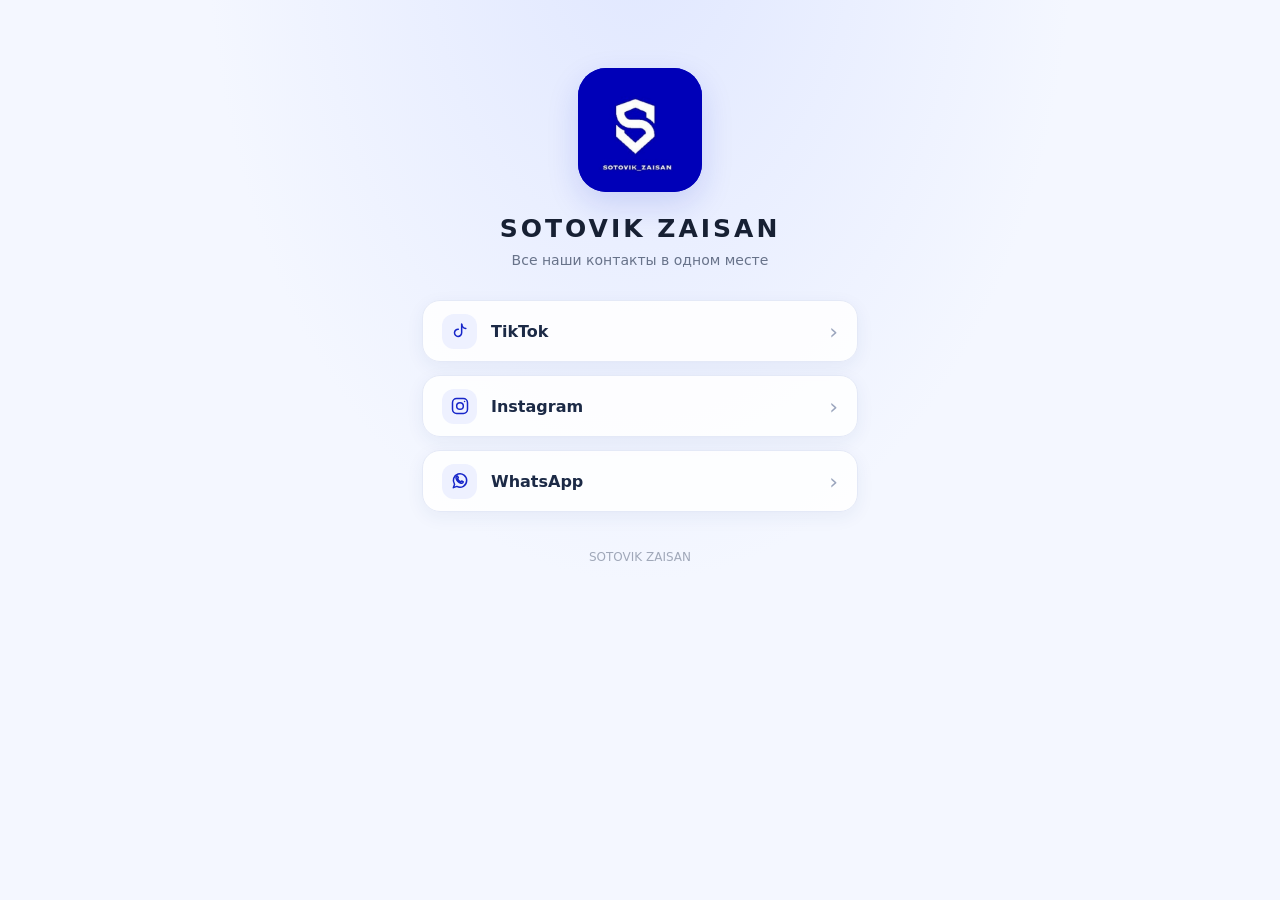
==== index.html @ fce25098 "Add files via upload" ====
<!DOCTYPE html>
<html lang="ru">
<head>
<meta charset="UTF-8">
<meta name="viewport" content="width=device-width, initial-scale=1">
<meta name="theme-color" content="#f4f7ff">
<title>Sotovik Zaisan — контакты</title>
<style>
:root{--blue:#1726c9;--blue2:#3448ef;--ink:#172033;--muted:#68738a;--line:#e7ebf5;--surface:#fff;--bg:#f4f7ff}
*{box-sizing:border-box}
body{margin:0;min-height:100vh;background:radial-gradient(ellipse at 50% -10%,#e0e7ff 0,transparent 48%),var(--bg);font-family:Inter,ui-sans-serif,system-ui,-apple-system,"Segoe UI",sans-serif;color:var(--ink);display:flex;justify-content:center}
main{width:min(100%,480px);padding:46px 22px 32px;display:flex;flex-direction:column;align-items:center}
.brand{width:124px;height:124px;border-radius:28px;overflow:hidden;box-shadow:0 12px 32px #1726c926;margin-bottom:22px;background:#1010c5}
.brand img{width:100%;height:100%;object-fit:cover}
h1{font-size:25px;letter-spacing:.12em;margin:0;font-weight:800;text-align:center}
.subtitle{font-size:14px;color:var(--muted);margin:9px 0 32px;text-align:center}
.panel{width:100%;display:flex;flex-direction:column;gap:13px}
button,.link{font:inherit}
.main-button,.link-button{width:100%;min-height:62px;border:1px solid #e4e9f7;border-radius:18px;background:rgba(255,255,255,.88);color:#1c2a46;display:flex;align-items:center;gap:14px;padding:0 19px;text-decoration:none;font-weight:650;font-size:16px;box-shadow:0 5px 18px #263b8010;cursor:pointer;transition:transform .18s,box-shadow .18s,border-color .18s}
.main-button:hover,.link-button:hover{transform:translateY(-2px);border-color:#bdc9ff;box-shadow:0 10px 24px #263b8018}
.main-button:active,.link-button:active{transform:scale(.99)}
.icon{width:35px;height:35px;border-radius:12px;display:grid;place-items:center;background:#eef1ff;color:var(--blue);flex:none}
.icon svg{width:20px;height:20px;fill:none;stroke:currentColor;stroke-width:1.8;stroke-linecap:round;stroke-linejoin:round}
.arrow{margin-left:auto;color:#9aa5bd;font-size:22px;font-weight:400}
.view{width:100%;display:none}
.view.active{display:block;animation:appear .22s ease}
.home.active{display:flex;flex-direction:column;align-items:center}
.back{border:0;background:transparent;color:#52617d;padding:8px 0 20px;cursor:pointer;font-size:14px;font-weight:600}
.back span{font-size:18px;margin-right:7px}
.view h2{font-size:23px;margin:0 0 8px}
.view .description{font-size:14px;color:var(--muted);margin:0 0 23px}
.link-button{margin-bottom:12px;min-height:60px}
.small-label{font-size:12px;color:#8a94aa;text-transform:uppercase;letter-spacing:.09em;font-weight:700;margin:25px 0 10px}
.footer{margin-top:auto;padding-top:38px;color:#a0a8b9;font-size:12px;text-align:center}
@keyframes appear{from{opacity:0;transform:translateY(5px)}to{opacity:1;transform:translateY(0)}}
@media(min-height:800px){main{padding-top:68px}}
</style>
</head>
<body>
<main>
<section class="view home active" id="home">
  <div class="brand"><img src="[data-uri]" alt="Логотип Sotovik Zaisan"></div>
  <h1>SOTOVIK ZAISAN</h1>
  <p class="subtitle">Все наши контакты в одном месте</p>
  <div class="panel">
    <button class="main-button" onclick="showPage('tiktok')"><span class="icon"><svg viewBox="0 0 24 24"><path d="M14 4v10.2a4.3 4.3 0 1 1-4-4.3"/><path d="M14 4c.5 3 2.2 4.7 5 5"/></svg></span>TikTok <span class="arrow">›</span></button>
    <button class="main-button" onclick="showPage('instagram')"><span class="icon"><svg viewBox="0 0 24 24"><rect x="3" y="3" width="18" height="18" rx="5"/><circle cx="12" cy="12" r="4"/><path d="M17.5 6.5h.01"/></svg></span>Instagram <span class="arrow">›</span></button>
    <button class="main-button" onclick="showPage('whatsapp')"><span class="icon"><svg viewBox="0 0 24 24"><path d="M20 11.5a8 8 0 0 1-11.8 7L4 20l1.5-4A8 8 0 1 1 20 11.5Z"/><path d="M9 9c.7 2 2 3.3 4 4l1-1 2 1c-.4 1.5-1.4 2-2.7 1.7-2.7-.7-5.3-3.3-6-6-.3-1.3.2-2.3 1.7-2.7l1 2Z"/></svg></span>WhatsApp <span class="arrow">›</span></button>
  </div>
  <div class="footer">SOTOVIK ZAISAN</div>
</section>

<section class="view" id="tiktok">
  <button class="back" onclick="showPage('home')"><span>←</span> Назад</button>
  <h2>TikTok</h2><p class="description">Наши аккаунты</p>
  <a class="link-button" href="https://www.tiktok.com/@sotovik.zaysan" target="_blank" rel="noopener noreferrer"><span class="icon">♪</span> @sotovik.zaysan <span class="arrow">↗</span></a>
  <a class="link-button" href="https://www.tiktok.com/@sotovik_zaisan" target="_blank" rel="noopener noreferrer"><span class="icon">♪</span> @sotovik_zaisan <span class="arrow">↗</span></a>
</section>

<section class="view" id="instagram">
  <button class="back" onclick="showPage('home')"><span>←</span> Назад</button>
  <h2>Instagram</h2><p class="description">Наш аккаунт</p>
  <a class="link-button" href="https://www.instagram.com/sotovik_zaisan?psln=MThxMmhlMWhjenF2bA==" target="_blank" rel="noopener noreferrer"><span class="icon"><svg viewBox="0 0 24 24"><rect x="3" y="3" width="18" height="18" rx="5"/><circle cx="12" cy="12" r="4"/><path d="M17.5 6.5h.01"/></svg></span>@sotovik_zaisan <span class="arrow">↗</span></a>
</section>

<section class="view" id="whatsapp">
  <button class="back" onclick="showPage('home')"><span>←</span> Назад</button>
  <h2>Связаться и найти нас</h2><p class="description">Напишите нам или откройте расположение на карте</p>
  <a class="link-button" href="https://wa.me/77021796060" target="_blank" rel="noopener noreferrer"><span class="icon"><svg viewBox="0 0 24 24"><path d="M20 11.5a8 8 0 0 1-11.8 7L4 20l1.5-4A8 8 0 1 1 20 11.5Z"/><path d="M9 9c.7 2 2 3.3 4 4l1-1 2 1c-.4 1.5-1.4 2-2.7 1.7-2.7-.7-5.3-3.3-6-6-.3-1.3.2-2.3 1.7-2.7l1 2Z"/></svg></span>Написать в WhatsApp <span class="arrow">↗</span></a>
  <div class="small-label">Наш адрес</div>
  <a class="link-button" href="https://maps.app.goo.gl/PK1Y9qW5f1L7qdSv7?g_st=ac" target="_blank" rel="noopener noreferrer"><span class="icon"><svg viewBox="0 0 24 24"><path d="M20 10c0 5-8 12-8 12S4 15 4 10a8 8 0 1 1 16 0Z"/><circle cx="12" cy="10" r="2.5"/></svg></span>Открыть Google Maps <span class="arrow">↗</span></a>
</section>
</main>
<script>
function showPage(id){
 document.querySelectorAll('.view').forEach(v=>v.classList.remove('active'));
 const page=document.getElementById(id);
 if(page) page.classList.add('active');
 window.scrollTo({top:0,behavior:'smooth'});
}
</script>
</body>
</html>
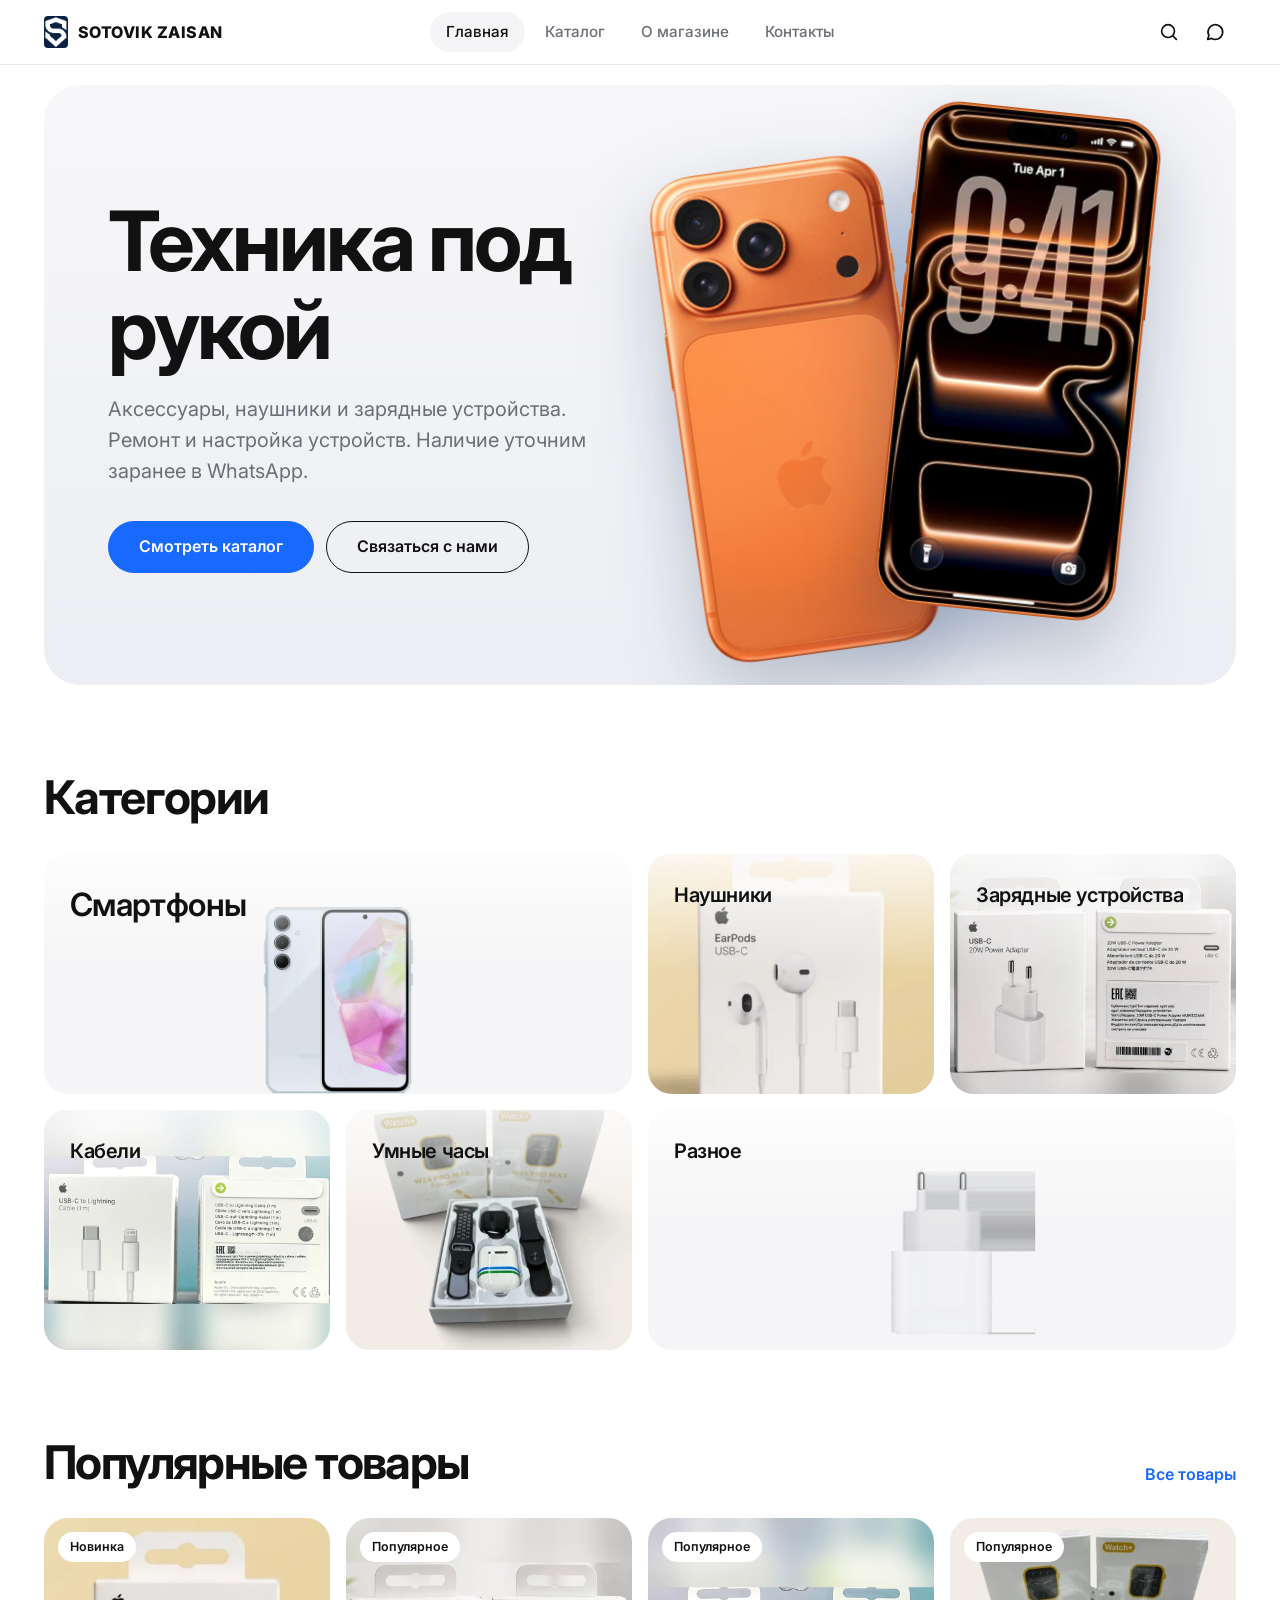
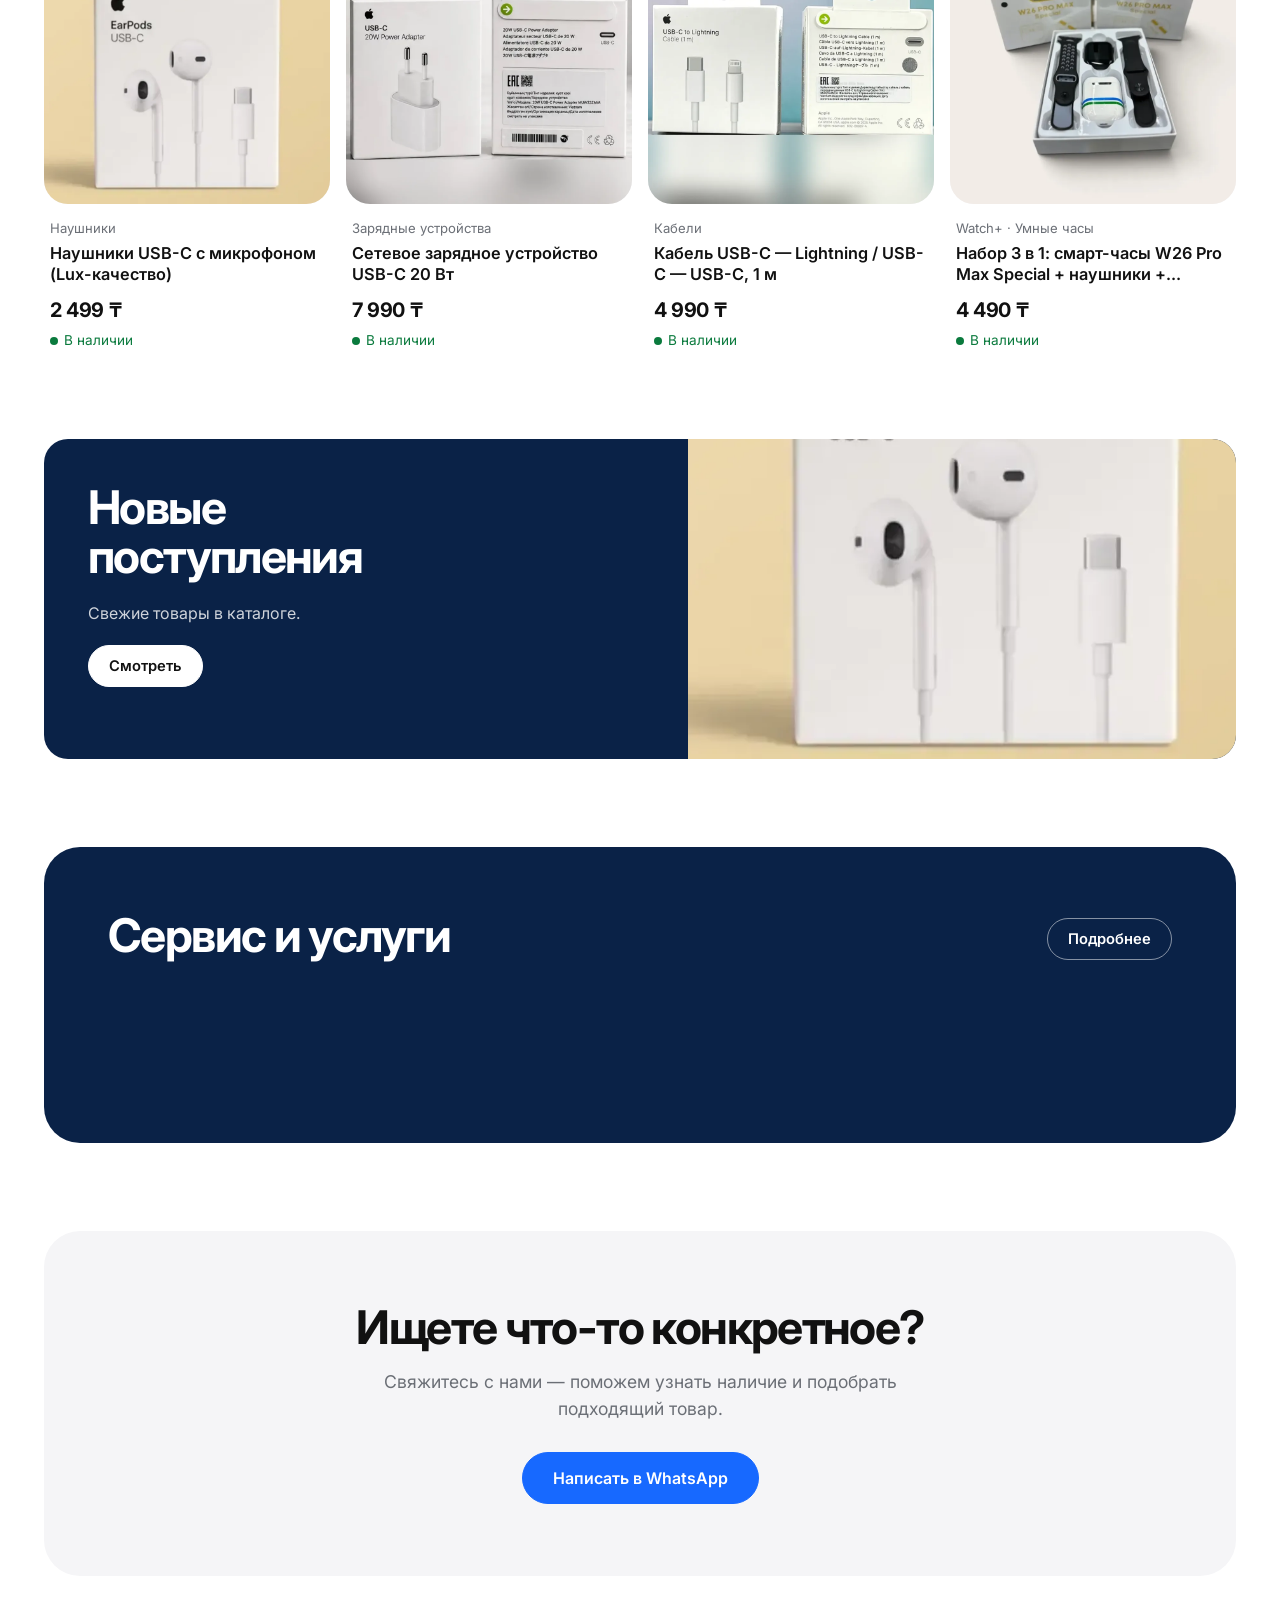
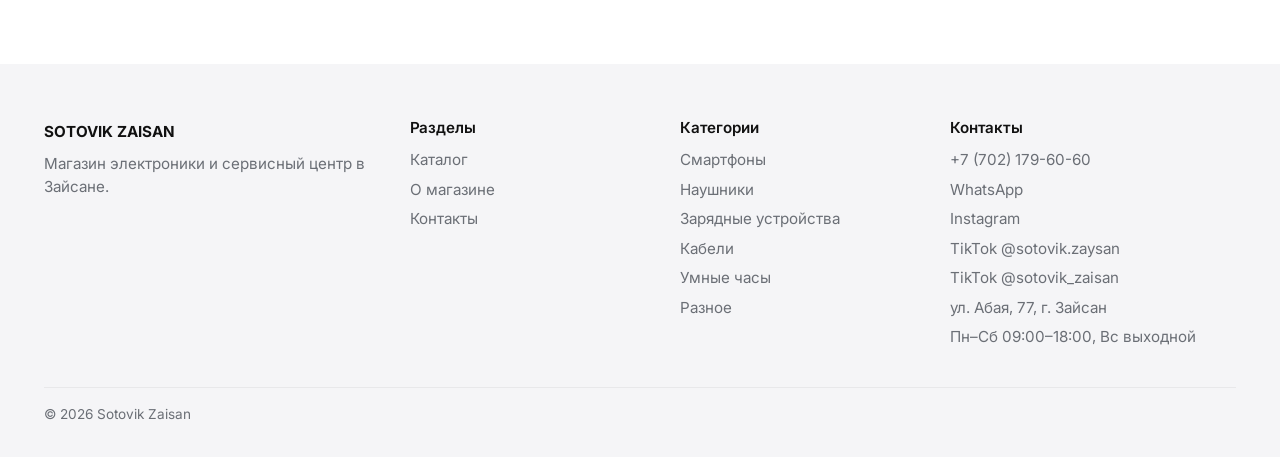
==== commit d18aa0b1: "Add files via upload" ====
--- a/index.html
+++ b/index.html
@@ -3,81 +3,36 @@
 <head>
 <meta charset="UTF-8">
 <meta name="viewport" content="width=device-width, initial-scale=1">
-<meta name="theme-color" content="#f4f7ff">
-<title>Sotovik Zaisan — контакты</title>
-<style>
-:root{--blue:#1726c9;--blue2:#3448ef;--ink:#172033;--muted:#68738a;--line:#e7ebf5;--surface:#fff;--bg:#f4f7ff}
-*{box-sizing:border-box}
-body{margin:0;min-height:100vh;background:radial-gradient(ellipse at 50% -10%,#e0e7ff 0,transparent 48%),var(--bg);font-family:Inter,ui-sans-serif,system-ui,-apple-system,"Segoe UI",sans-serif;color:var(--ink);display:flex;justify-content:center}
-main{width:min(100%,480px);padding:46px 22px 32px;display:flex;flex-direction:column;align-items:center}
-.brand{width:124px;height:124px;border-radius:28px;overflow:hidden;box-shadow:0 12px 32px #1726c926;margin-bottom:22px;background:#1010c5}
-.brand img{width:100%;height:100%;object-fit:cover}
-h1{font-size:25px;letter-spacing:.12em;margin:0;font-weight:800;text-align:center}
-.subtitle{font-size:14px;color:var(--muted);margin:9px 0 32px;text-align:center}
-.panel{width:100%;display:flex;flex-direction:column;gap:13px}
-button,.link{font:inherit}
-.main-button,.link-button{width:100%;min-height:62px;border:1px solid #e4e9f7;border-radius:18px;background:rgba(255,255,255,.88);color:#1c2a46;display:flex;align-items:center;gap:14px;padding:0 19px;text-decoration:none;font-weight:650;font-size:16px;box-shadow:0 5px 18px #263b8010;cursor:pointer;transition:transform .18s,box-shadow .18s,border-color .18s}
-.main-button:hover,.link-button:hover{transform:translateY(-2px);border-color:#bdc9ff;box-shadow:0 10px 24px #263b8018}
-.main-button:active,.link-button:active{transform:scale(.99)}
-.icon{width:35px;height:35px;border-radius:12px;display:grid;place-items:center;background:#eef1ff;color:var(--blue);flex:none}
-.icon svg{width:20px;height:20px;fill:none;stroke:currentColor;stroke-width:1.8;stroke-linecap:round;stroke-linejoin:round}
-.arrow{margin-left:auto;color:#9aa5bd;font-size:22px;font-weight:400}
-.view{width:100%;display:none}
-.view.active{display:block;animation:appear .22s ease}
-.home.active{display:flex;flex-direction:column;align-items:center}
-.back{border:0;background:transparent;color:#52617d;padding:8px 0 20px;cursor:pointer;font-size:14px;font-weight:600}
-.back span{font-size:18px;margin-right:7px}
-.view h2{font-size:23px;margin:0 0 8px}
-.view .description{font-size:14px;color:var(--muted);margin:0 0 23px}
-.link-button{margin-bottom:12px;min-height:60px}
-.small-label{font-size:12px;color:#8a94aa;text-transform:uppercase;letter-spacing:.09em;font-weight:700;margin:25px 0 10px}
-.footer{margin-top:auto;padding-top:38px;color:#a0a8b9;font-size:12px;text-align:center}
-@keyframes appear{from{opacity:0;transform:translateY(5px)}to{opacity:1;transform:translateY(0)}}
-@media(min-height:800px){main{padding-top:68px}}
-</style>
+<title>Sotovik Zaisan — электроника, ремонт и аксессуары в Зайсане</title>
+<meta name="description" content="Аксессуары, наушники, зарядные устройства, ремонт телефонов и электроники в Зайсане. Посмотрите каталог и уточните наличие через WhatsApp.">
+<meta property="og:title" content="Sotovik Zaisan — электроника и ремонт в Зайсане">
+<meta property="og:description" content="Каталог, ремонт техники, SIM и E-Sim. Заказ через WhatsApp.">
+<meta property="og:image" content="assets/logo/logo-blue.jpg">
+<link rel="icon" href="assets/logo/favicon.png">
+<link rel="preconnect" href="https://fonts.googleapis.com"><link rel="preconnect" href="https://fonts.gstatic.com" crossorigin>
+<link href="https://fonts.googleapis.com/css2?family=Inter:wght@400;500;600;700;800&display=swap" rel="stylesheet">
+<link rel="stylesheet" href="css/style.css">
 </head>
 <body>
-<main>
-<section class="view home active" id="home">
-  <div class="brand"><img src="[data-uri]" alt="Логотип Sotovik Zaisan"></div>
-  <h1>SOTOVIK ZAISAN</h1>
-  <p class="subtitle">Все наши контакты в одном месте</p>
-  <div class="panel">
-    <button class="main-button" onclick="showPage('tiktok')"><span class="icon"><svg viewBox="0 0 24 24"><path d="M14 4v10.2a4.3 4.3 0 1 1-4-4.3"/><path d="M14 4c.5 3 2.2 4.7 5 5"/></svg></span>TikTok <span class="arrow">›</span></button>
-    <button class="main-button" onclick="showPage('instagram')"><span class="icon"><svg viewBox="0 0 24 24"><rect x="3" y="3" width="18" height="18" rx="5"/><circle cx="12" cy="12" r="4"/><path d="M17.5 6.5h.01"/></svg></span>Instagram <span class="arrow">›</span></button>
-    <button class="main-button" onclick="showPage('whatsapp')"><span class="icon"><svg viewBox="0 0 24 24"><path d="M20 11.5a8 8 0 0 1-11.8 7L4 20l1.5-4A8 8 0 1 1 20 11.5Z"/><path d="M9 9c.7 2 2 3.3 4 4l1-1 2 1c-.4 1.5-1.4 2-2.7 1.7-2.7-.7-5.3-3.3-6-6-.3-1.3.2-2.3 1.7-2.7l1 2Z"/></svg></span>WhatsApp <span class="arrow">›</span></button>
+<a class="skip" href="#app">К содержимому</a>
+<header class="hdr" id="hdr">
+  <div class="wrap hdr-in">
+    <a class="logo" href="#/" aria-label="Sotovik Zaisan — главная"><span class="mark" aria-hidden="true"></span><span>SOTOVIK ZAISAN</span></a>
+    <nav id="nav" aria-label="Основная навигация">
+      <a href="#/" data-r="home">Главная</a><a href="#/catalog" data-r="catalog">Каталог</a>
+      <a href="#/services" data-r="services">О магазине</a><a href="#/contacts" data-r="contacts">Контакты</a>
+    </nav>
+    <div class="hdr-act">
+      <a class="ib" href="#/catalog?focus=1" aria-label="Поиск по каталогу"><svg viewBox="0 0 24 24"><circle cx="11" cy="11" r="7"/><path d="m20 20-3.5-3.5"/></svg></a>
+      <a class="ib wa" data-wa target="_blank" rel="noopener" aria-label="Написать в WhatsApp"><svg viewBox="0 0 24 24"><path d="M4 20l1.3-4.2A8 8 0 1 1 8.4 19z"/></svg></a>
+      <button class="ib burger" id="burger" aria-label="Открыть меню" aria-expanded="false"><svg viewBox="0 0 24 24"><path d="M4 7h16M4 12h16M4 17h16"/></svg></button>
+    </div>
   </div>
-  <div class="footer">SOTOVIK ZAISAN</div>
-</section>
-
-<section class="view" id="tiktok">
-  <button class="back" onclick="showPage('home')"><span>←</span> Назад</button>
-  <h2>TikTok</h2><p class="description">Наши аккаунты</p>
-  <a class="link-button" href="https://www.tiktok.com/@sotovik.zaysan" target="_blank" rel="noopener noreferrer"><span class="icon">♪</span> @sotovik.zaysan <span class="arrow">↗</span></a>
-  <a class="link-button" href="https://www.tiktok.com/@sotovik_zaisan" target="_blank" rel="noopener noreferrer"><span class="icon">♪</span> @sotovik_zaisan <span class="arrow">↗</span></a>
-</section>
-
-<section class="view" id="instagram">
-  <button class="back" onclick="showPage('home')"><span>←</span> Назад</button>
-  <h2>Instagram</h2><p class="description">Наш аккаунт</p>
-  <a class="link-button" href="https://www.instagram.com/sotovik_zaisan?psln=MThxMmhlMWhjenF2bA==" target="_blank" rel="noopener noreferrer"><span class="icon"><svg viewBox="0 0 24 24"><rect x="3" y="3" width="18" height="18" rx="5"/><circle cx="12" cy="12" r="4"/><path d="M17.5 6.5h.01"/></svg></span>@sotovik_zaisan <span class="arrow">↗</span></a>
-</section>
-
-<section class="view" id="whatsapp">
-  <button class="back" onclick="showPage('home')"><span>←</span> Назад</button>
-  <h2>Связаться и найти нас</h2><p class="description">Напишите нам или откройте расположение на карте</p>
-  <a class="link-button" href="https://wa.me/77021796060" target="_blank" rel="noopener noreferrer"><span class="icon"><svg viewBox="0 0 24 24"><path d="M20 11.5a8 8 0 0 1-11.8 7L4 20l1.5-4A8 8 0 1 1 20 11.5Z"/><path d="M9 9c.7 2 2 3.3 4 4l1-1 2 1c-.4 1.5-1.4 2-2.7 1.7-2.7-.7-5.3-3.3-6-6-.3-1.3.2-2.3 1.7-2.7l1 2Z"/></svg></span>Написать в WhatsApp <span class="arrow">↗</span></a>
-  <div class="small-label">Наш адрес</div>
-  <a class="link-button" href="https://maps.app.goo.gl/PK1Y9qW5f1L7qdSv7?g_st=ac" target="_blank" rel="noopener noreferrer"><span class="icon"><svg viewBox="0 0 24 24"><path d="M20 10c0 5-8 12-8 12S4 15 4 10a8 8 0 1 1 16 0Z"/><circle cx="12" cy="10" r="2.5"/></svg></span>Открыть Google Maps <span class="arrow">↗</span></a>
-</section>
-</main>
-<script>
-function showPage(id){
- document.querySelectorAll('.view').forEach(v=>v.classList.remove('active'));
- const page=document.getElementById(id);
- if(page) page.classList.add('active');
- window.scrollTo({top:0,behavior:'smooth'});
-}
-</script>
+</header>
+<main id="app" tabindex="-1"></main>
+<footer class="ftr"><div class="wrap" id="footer"></div></footer>
+<script src="js/config.js"></script>
+<script src="js/products.js"></script>
+<script src="js/app.js"></script>
 </body>
-</html>+</html>
--- a/css/style.css
+++ b/css/style.css
@@ -0,0 +1,179 @@
+:root{--bg:#fff;--soft:#f5f5f7;--tx:#111;--mu:#6b6f76;--ln:#e8e8ea;--ac:#1769ff;--navy:#0a2247;--r:24px;--w:1240px}
+*{box-sizing:border-box}html{scroll-behavior:smooth}
+body{margin:0;font:400 16px/1.55 Inter,system-ui,sans-serif;color:var(--tx);background:var(--bg);-webkit-font-smoothing:antialiased;overflow-x:hidden}
+img{max-width:100%;display:block}a{color:inherit;text-decoration:none}
+:focus-visible{outline:3px solid var(--ac);outline-offset:2px;border-radius:8px}
+.skip{position:absolute;left:-999px}.skip:focus{left:12px;top:12px;background:#fff;padding:8px 12px;z-index:99}
+.wrap{max-width:var(--w);margin:0 auto;padding:0 24px}
+h1,h2,h3{line-height:1.05;letter-spacing:-.035em;margin:0}
+h1{font-size:clamp(2.6rem,7vw,5.2rem);font-weight:700}h2{font-size:clamp(1.8rem,4vw,2.9rem);font-weight:700}h3{font-size:1.15rem;font-weight:600;letter-spacing:-.01em}
+.mu{color:var(--mu)}
+/* header */
+.hdr{position:sticky;top:0;z-index:20;background:rgba(255,255,255,.85);backdrop-filter:saturate(180%) blur(16px);border-bottom:1px solid var(--ln)}
+.hdr-in{display:flex;align-items:center;gap:24px;height:64px}
+.logo{display:flex;align-items:center;gap:10px;font-weight:800;letter-spacing:.03em;margin-right:auto}
+.mark{width:24px;height:32px;background:url(../assets/logo/mark.png) center/cover;border-radius:4px}
+nav{display:flex;gap:4px;position:absolute;left:50%;transform:translateX(-50%)}
+nav a{padding:8px 16px;border-radius:99px;font-weight:500;font-size:.95rem;color:var(--mu);transition:.2s}
+nav a:hover,nav a.on{color:var(--tx);background:var(--soft)}
+.hdr-act{display:flex;gap:4px}
+.ib{width:42px;height:42px;display:grid;place-items:center;border-radius:50%;border:0;background:none;cursor:pointer;transition:.2s}
+.ib:hover{background:var(--soft)}.ib svg{width:22px;height:22px;fill:none;stroke:var(--tx);stroke-width:1.8;stroke-linecap:round;stroke-linejoin:round}
+.burger{display:none}
+/* buttons */
+.btn{display:inline-flex;align-items:center;justify-content:center;gap:8px;min-height:52px;padding:0 30px;border-radius:99px;border:1.5px solid var(--tx);background:none;cursor:pointer;font:inherit;font-weight:600;transition:.2s}
+.btn.pri{background:var(--ac);border-color:var(--ac);color:#fff}.btn.pri:hover{background:#0f52d0;border-color:#0f52d0}
+.btn.wh{background:#fff;border-color:#fff;color:var(--tx)}.btn.ln{border-color:rgba(255,255,255,.5);color:#fff}
+.btn.sm{min-height:42px;padding:0 20px;font-size:.92rem}
+.btn:hover{transform:translateY(-1px)}.btn[aria-disabled=true]{opacity:.45;pointer-events:none}
+/* hero */
+.hero{margin:20px auto 0}
+.hero-box{background:linear-gradient(180deg,#f7f7f9,#eceef3);border-radius:36px;display:grid;grid-template-columns:1fr 1fr;align-items:center;overflow:hidden;min-height:600px;padding:0 64px}
+.hero-box p{font-size:1.25rem;color:var(--mu);max-width:25em;margin:22px 0 34px}
+.cta{display:flex;gap:12px;flex-wrap:wrap}
+.hero-art{position:relative;height:100%;min-height:520px}
+.hero-art:before{content:"";position:absolute;inset:8% 2% 0;background:radial-gradient(closest-side,rgba(23,105,255,.28),transparent);}
+.hero-art img{position:absolute;width:68%;filter:drop-shadow(0 30px 40px rgba(10,34,71,.25))}
+.hero-art .a{left:-2%;top:16%;transform:rotate(-8deg);animation:rise .9s .1s both}
+.hero-art .b{right:0;top:2%;transform:rotate(6deg);animation:rise .9s .25s both}
+@keyframes rise{from{opacity:0;translate:0 24px}}
+/* sections */
+.sec{padding:88px 0 0}.sec-h{display:flex;justify-content:space-between;align-items:end;gap:16px;margin-bottom:32px}
+.link{color:var(--ac);font-weight:600}.link:hover{text-decoration:underline}
+.cats{display:grid;grid-template-columns:repeat(4,1fr);grid-auto-rows:240px;gap:16px}
+.cat{background:var(--soft);border-radius:var(--r);padding:26px;position:relative;overflow:hidden;transition:background .3s}
+.cat:first-child,.cat:last-child{grid-column:span 2}.cat:first-child b{font-size:2rem}
+.cat b{font-size:1.25rem;font-weight:600;letter-spacing:-.02em;position:relative;z-index:1}.cat small{display:block;color:var(--mu);position:relative;z-index:1}
+.cat img{position:absolute;right:-6%;bottom:-8%;width:68%;transition:transform .5s}.cat:first-child img,.cat:last-child img{width:auto;height:112%;right:6%;bottom:-12%}
+.cat:hover img{transform:scale(1.06) translateY(-4px)}.cat:hover{background:#ebedf2}
+.promo{display:grid;grid-template-columns:1fr 1fr;gap:16px}
+.tile{border-radius:var(--r);padding:44px;min-height:380px;position:relative;overflow:hidden;color:#fff;display:flex;flex-direction:column;justify-content:flex-start;gap:20px;align-items:flex-start}
+.tile.n{background:var(--navy)}.tile.s{background:var(--ac)}.tile h2{max-width:8em}.tile p{margin:0;opacity:.8;max-width:16em}
+.tile img{position:absolute;right:-4%;bottom:-6%;width:50%;transition:transform .5s}.tile:hover img{transform:scale(1.05)}
+.tile .btn{position:relative;z-index:1}.tile>*{position:relative;z-index:1}.tile>img{position:absolute;z-index:0}
+.svcband{background:var(--navy);color:#fff;border-radius:36px;padding:64px}
+.svc{display:grid;grid-template-columns:repeat(auto-fit,minmax(220px,1fr));gap:0;margin-top:40px}
+.svc>div{padding:0 32px;border-left:1px solid rgba(255,255,255,.18)}.svc>div:first-child{padding-left:0;border:0}
+.svc p{color:#b8c8e8;margin:10px 0 0}
+/* products */
+.grid{display:grid;grid-template-columns:repeat(4,1fr);gap:24px 16px}
+.card{display:flex;flex-direction:column;gap:14px}
+.card .ph{aspect-ratio:1;background:var(--soft);border-radius:var(--r);display:grid;place-items:center;overflow:hidden;position:relative}
+.card .ph img{width:78%;height:78%;object-fit:contain;transition:transform .45s}.card:hover .ph img{transform:scale(1.06)}
+.card .bd{display:flex;flex-direction:column;gap:4px;padding:0 6px}
+.card .br{font-size:.82rem;color:var(--mu)}.card .nm{font-weight:600;font-size:1.02rem;line-height:1.3;overflow-wrap:anywhere;display:-webkit-box;-webkit-line-clamp:2;-webkit-box-orient:vertical;overflow:hidden}
+.pr{display:flex;align-items:baseline;gap:8px;flex-wrap:wrap;font-weight:700;font-size:1.25rem;letter-spacing:-.02em;margin-top:6px}.pr s{font-weight:400;color:var(--mu);font-size:.92rem}
+.off{background:#e8f0ff;color:var(--ac);font-size:.8rem;font-weight:700;padding:2px 8px;border-radius:99px}
+.tag{position:absolute;top:14px;left:14px;background:#fff;color:var(--tx);font-size:.78rem;font-weight:600;padding:5px 12px;border-radius:99px}
+.tag.demo{left:auto;right:14px;background:transparent;color:var(--mu);padding:5px 0}.tag.sale{background:var(--ac);color:#fff}
+.st{font-size:.85rem;display:flex;align-items:center;gap:6px}.st:before{content:"";width:8px;height:8px;border-radius:50%;background:currentColor}
+.st.in_stock{color:#0a7a3d}.st.order{color:#9a6200}.st.out{color:var(--mu)}
+/* catalog */
+.page-h{padding:56px 0 8px}
+.bar{display:flex;gap:12px;flex-wrap:wrap;margin:24px 0 8px}
+.in{min-height:48px;border:1.5px solid var(--ln);border-radius:99px;padding:0 20px;font:inherit;background:#fff}
+.in:focus{border-color:var(--ac);outline:none}.bar .q{flex:1;min-width:220px}
+.chips{display:flex;gap:8px;flex-wrap:wrap;margin:14px 0 6px}
+.chip{padding:9px 18px;border-radius:99px;background:var(--soft);font-size:.92rem;font-weight:500;border:0;cursor:pointer;font-family:inherit}.chip:hover{background:#ebedf2}
+.chip.on{background:var(--tx);color:#fff}
+.empty{text-align:center;padding:80px 0}.empty p{color:var(--mu)}
+/* product */
+.crumb{font-size:.9rem;color:var(--mu);padding-top:28px}
+.pd{display:grid;grid-template-columns:1.2fr .8fr;gap:56px;padding:28px 0 24px;align-items:start}
+.gal{display:grid;grid-template-columns:72px 1fr;gap:16px}
+.gal .main{background:var(--soft);border-radius:var(--r);aspect-ratio:1;display:grid;place-items:center;grid-column:2;grid-row:1}
+.gal .main img{width:82%;height:82%;object-fit:contain}
+.thumbs{display:flex;flex-direction:column;gap:10px;grid-column:1;grid-row:1}
+.thumbs button{width:72px;height:72px;border:1.5px solid transparent;border-radius:16px;background:var(--soft);padding:6px;cursor:pointer}
+.thumbs button[aria-current=true]{border-color:var(--tx)}.thumbs img{width:100%;height:100%;object-fit:contain}
+.info{position:sticky;top:88px}
+.info h1{font-size:clamp(1.9rem,3.6vw,2.7rem);margin:8px 0 16px;overflow-wrap:anywhere}
+.buy{background:var(--soft);border-radius:var(--r);padding:24px;margin:20px 0}
+.buy .pr{font-size:2.2rem;margin:0 0 6px}.buy .cta{margin-top:18px;flex-direction:column}.buy .btn{width:100%}
+.note{font-size:.88rem;color:var(--mu);margin-top:14px}
+.specs{margin-top:24px;border-top:1px solid var(--ln)}
+.specs div{display:flex;justify-content:space-between;gap:20px;padding:14px 0;border-bottom:1px solid var(--ln)}.specs span{color:var(--mu)}.specs b{font-weight:500;text-align:right}
+/* info pages */
+.two{display:grid;grid-template-columns:1fr 1fr;gap:48px;padding:40px 0 24px}
+.dl>div{display:flex;justify-content:space-between;padding:16px 0;border-bottom:1px solid var(--ln);gap:16px}.dl b{text-align:right;font-weight:500}
+.final{background:var(--soft);border-radius:36px;padding:72px 32px;text-align:center;margin:88px 0 0}
+.final p{color:var(--mu);max-width:30em;margin:16px auto 30px;font-size:1.1rem}
+.ftr{background:var(--soft);padding:56px 0 32px;margin-top:88px;font-size:.95rem}
+.fg{display:grid;grid-template-columns:1.4fr 1fr 1fr 1.2fr;gap:32px}.fg h3{font-size:.95rem;margin-bottom:12px}.fg a,.fg p{display:block;color:var(--mu);margin:0 0 6px}.fg a:hover{color:var(--tx)}
+.copy{margin-top:32px;padding-top:16px;border-top:1px solid var(--ln);color:var(--mu);font-size:.85rem}
+@media(max-width:1000px){
+ .hero-box{grid-template-columns:1fr;padding:48px 32px 0;min-height:0}.hero-art{min-height:380px}.hero-art img{width:46%}
+ .cats{grid-template-columns:repeat(2,1fr)}
+ .grid{grid-template-columns:repeat(2,1fr)}.promo,.two{grid-template-columns:1fr}
+ .pd{grid-template-columns:1fr;gap:28px}.info{position:static}.fg{grid-template-columns:1fr 1fr}
+ .svcband{padding:44px 32px}.svc{grid-template-columns:1fr}.svc>div{padding:20px 0;border-left:0;border-top:1px solid rgba(255,255,255,.18)}.svc>div:first-child{border:0;padding-top:0}
+}
+@media(max-width:900px){
+ nav{display:none;position:absolute;top:64px;left:0;right:0;transform:none;flex-direction:column;background:#fff;padding:8px 24px 16px;border-bottom:1px solid var(--ln)}
+ nav.show{display:flex}nav a{padding:14px}.burger{display:grid}
+}
+@media(max-width:560px){
+ .wrap{padding:0 16px}.sec{padding-top:64px}.hero-box{border-radius:28px;padding:36px 22px 0}.hero-box p{font-size:1.05rem}.hero-art{min-height:300px}.hero-art img{width:54%}
+ .cta .btn{width:100%}.cats{grid-auto-rows:190px;gap:10px}.cat{padding:18px}.cat:first-child b{font-size:1.5rem}.cat:first-child img,.cat:last-child img{height:105%}.cat b{font-size:1.05rem}
+ .grid{gap:20px 10px}.card .nm{font-size:.95rem}.pr{font-size:1.1rem}.tile{padding:28px;min-height:340px}.tile img{width:62%}
+ .svcband{border-radius:28px;padding:36px 22px}.gal{grid-template-columns:1fr}.gal .main{grid-column:1}.thumbs{flex-direction:row;grid-column:1;grid-row:2}
+ .final{padding:48px 20px;border-radius:28px;margin-top:64px}.fg{grid-template-columns:1fr}.ftr{margin-top:64px}.buy{padding:20px}
+}
+@media(prefers-reduced-motion:reduce){*{animation:none!important;transition:none!important;scroll-behavior:auto!important}}
+
+.desc{margin:0;white-space:pre-line}
+img.photo{object-fit:cover}
+.card .ph img.photo{width:100%;height:100%}.card:hover .ph img.photo{transform:scale(1.04)}
+.gal .main{overflow:hidden}.gal .main img.photo{width:100%;height:100%}.thumbs img.photo{border-radius:10px}.thumbs button{overflow:hidden}
+.cat:before{content:"";position:absolute;inset:0;z-index:1;pointer-events:none;background:linear-gradient(180deg,rgba(255,255,255,.8),rgba(255,255,255,0) 50%)}
+.cat img.photo,.cat:first-child img.photo,.cat:last-child img.photo{inset:0;right:auto;bottom:auto;width:100%;height:100%;object-fit:cover;transition:transform .6s}
+.cat b{z-index:2}
+.cats[data-n="4"],.cats[data-n="3"],.cats[data-n="5"]{grid-auto-rows:340px}
+.cats[data-n="4"] .cat:first-child,.cats[data-n="4"] .cat:last-child,.cats[data-n="3"] .cat:first-child,.cats[data-n="3"] .cat:last-child,.cats[data-n="5"] .cat:last-child{grid-column:auto}
+.cats[data-n="3"]{grid-template-columns:repeat(3,1fr)}
+.cats[data-n="4"] .cat:first-child b,.cats[data-n="3"] .cat:first-child b{font-size:1.25rem}
+.tile img.photo{border-radius:22px;width:40%;aspect-ratio:1;height:auto;right:6%;bottom:10%;box-shadow:0 20px 40px rgba(0,0,0,.25)}
+@media(max-width:1000px){.cats[data-n="4"],.cats[data-n="5"]{grid-template-columns:repeat(2,1fr);grid-auto-rows:260px}.cats[data-n="3"]{grid-template-columns:1fr 1fr}}
+@media(max-width:560px){.cats[data-n]{grid-auto-rows:200px}.tile img.photo{width:46%}}
+.promo .tile:only-child{grid-column:1/-1;min-height:320px}.promo .tile:only-child img.photo{width:min(26%,260px)}
+.hero-art img{width:auto;height:84%;max-width:46%;object-fit:contain}
+.hero-art .a{left:6%;top:12%}.hero-art .b{right:6%;top:4%}
+@media(max-width:1000px){.hero-art img{height:80%;max-width:40%}.hero-art .a{left:12%}.hero-art .b{right:12%}}
+@media(max-width:560px){.hero-art img{height:82%}}
+
+/* scroll reveal */
+.rv{opacity:0;transform:translateY(28px);transition:opacity .75s cubic-bezier(.2,.7,.2,1),transform .75s cubic-bezier(.2,.7,.2,1),background .3s}
+.rv.is-in{opacity:1;transform:none}
+.hdr{transition:box-shadow .3s}.hdr.sc{box-shadow:0 6px 24px rgba(0,0,0,.06)}
+.soon{position:absolute;top:18px;right:18px;z-index:2;background:#fff;color:var(--mu);font-size:.75rem;font-weight:600;padding:4px 10px;border-radius:99px}
+.cat img.photo.blend,.cat:first-child img.photo.blend,.cat:last-child img.photo.blend{inset:auto 0 0 0;width:100%;height:78%;object-fit:contain;mix-blend-mode:multiply}
+.cats:not([data-n="6"]) .cat:first-child,.cats:not([data-n="6"]) .cat:last-child{grid-column:auto}
+.cats:not([data-n="6"]) .cat:first-child b{font-size:1.25rem}
+.cats[data-n="7"],.cats[data-n="8"],.cats[data-n="9"]{grid-auto-rows:300px}
+@media(max-width:1000px){.cats[data-n="7"],.cats[data-n="8"],.cats[data-n="9"]{grid-template-columns:repeat(2,1fr);grid-auto-rows:260px}}
+@media(max-width:560px){.cats[data-n="7"],.cats[data-n="8"],.cats[data-n="9"]{grid-auto-rows:200px}}
+@media(prefers-reduced-motion:reduce){.rv{opacity:1!important;transform:none!important}}
+.soon{top:auto;right:auto;bottom:16px;left:16px}
+
+/* вложенные разделы */
+.cats.sub{grid-template-columns:repeat(2,1fr);grid-auto-rows:240px;margin:20px 0 8px}
+.cats.sub .cat:first-child,.cats.sub .cat:last-child{grid-column:auto}
+.cat.sm b,.cats.sub .cat:first-child b{font-size:1.05rem;font-weight:600}
+.chip.sm{font-size:.85rem;padding:7px 14px}#subchips:empty{display:none}
+@media(max-width:560px){.cats.sub{grid-auto-rows:190px}}
+
+/* gallery carousel */
+.gal .main{display:block;position:relative;overflow:hidden}
+.gal .track{display:flex;height:100%;overflow-x:auto;scroll-snap-type:x mandatory;scrollbar-width:none;-webkit-overflow-scrolling:touch}
+.gal .track::-webkit-scrollbar{display:none}
+.gal .slide{flex:0 0 100%;height:100%;scroll-snap-align:center;scroll-snap-stop:always;display:grid;place-items:center}
+.gal .slide video{width:100%;height:100%;object-fit:contain;background:#000}
+.gal .nav{position:absolute;top:50%;transform:translateY(-50%);width:40px;height:40px;border-radius:50%;border:0;background:rgba(255,255,255,.85);box-shadow:0 2px 10px rgba(0,0,0,.15);font-size:1.5rem;line-height:1;cursor:pointer;z-index:2}
+.gal .nav.pv{left:12px}.gal .nav.nx{right:12px}.gal .nav[hidden]{display:none}
+.thumbs button.vt{position:relative}.thumbs button.vt img{opacity:.75}
+.thumbs button.vt i{position:absolute;inset:0;display:grid;place-items:center;font-style:normal;color:#fff;font-size:1.1rem;text-shadow:0 1px 6px rgba(0,0,0,.6)}
+@media(max-width:560px){.gal .nav{display:none}}
+/* fix: video fits the frame (no crop), play button centered */
+.gal .track{position:absolute;inset:0;height:auto}
+.gal .slide{position:relative}
+.gal .slide video{position:absolute;inset:0;width:100%;height:100%;object-fit:contain;background:#000;display:block}
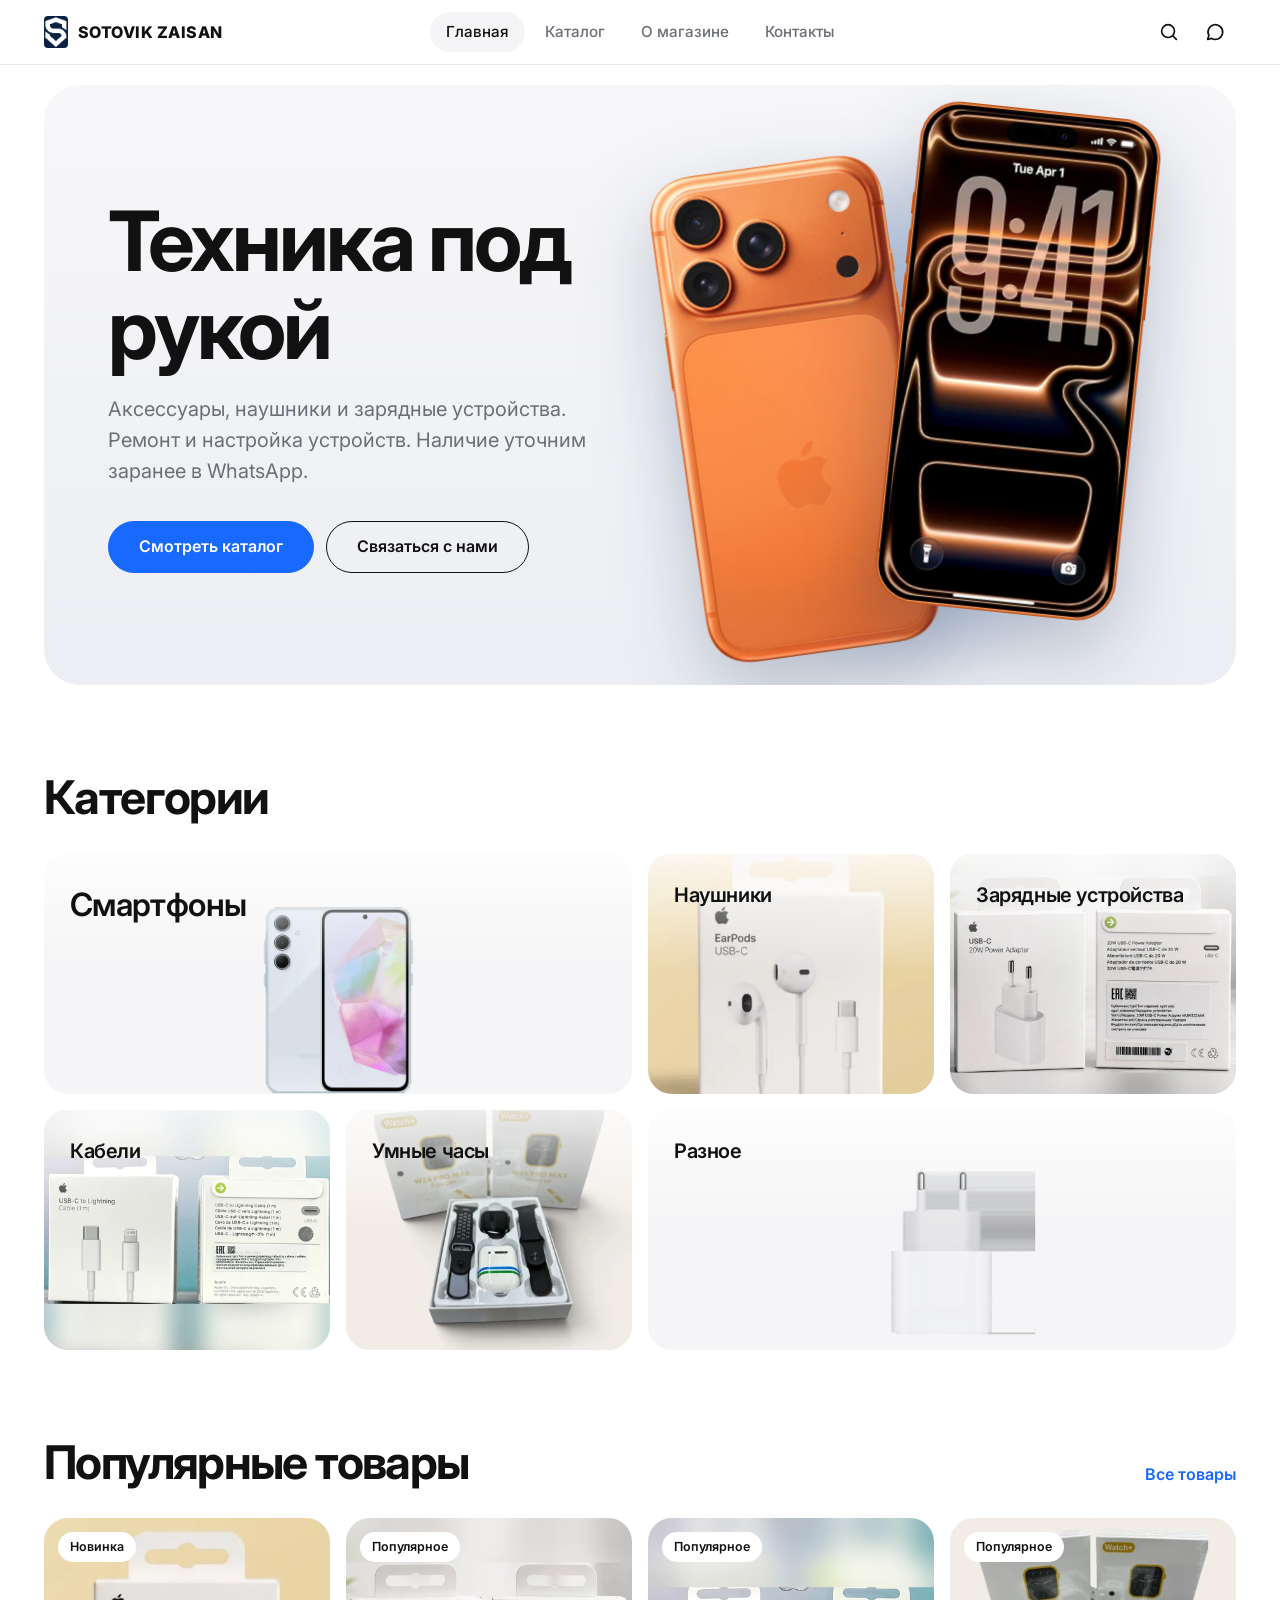
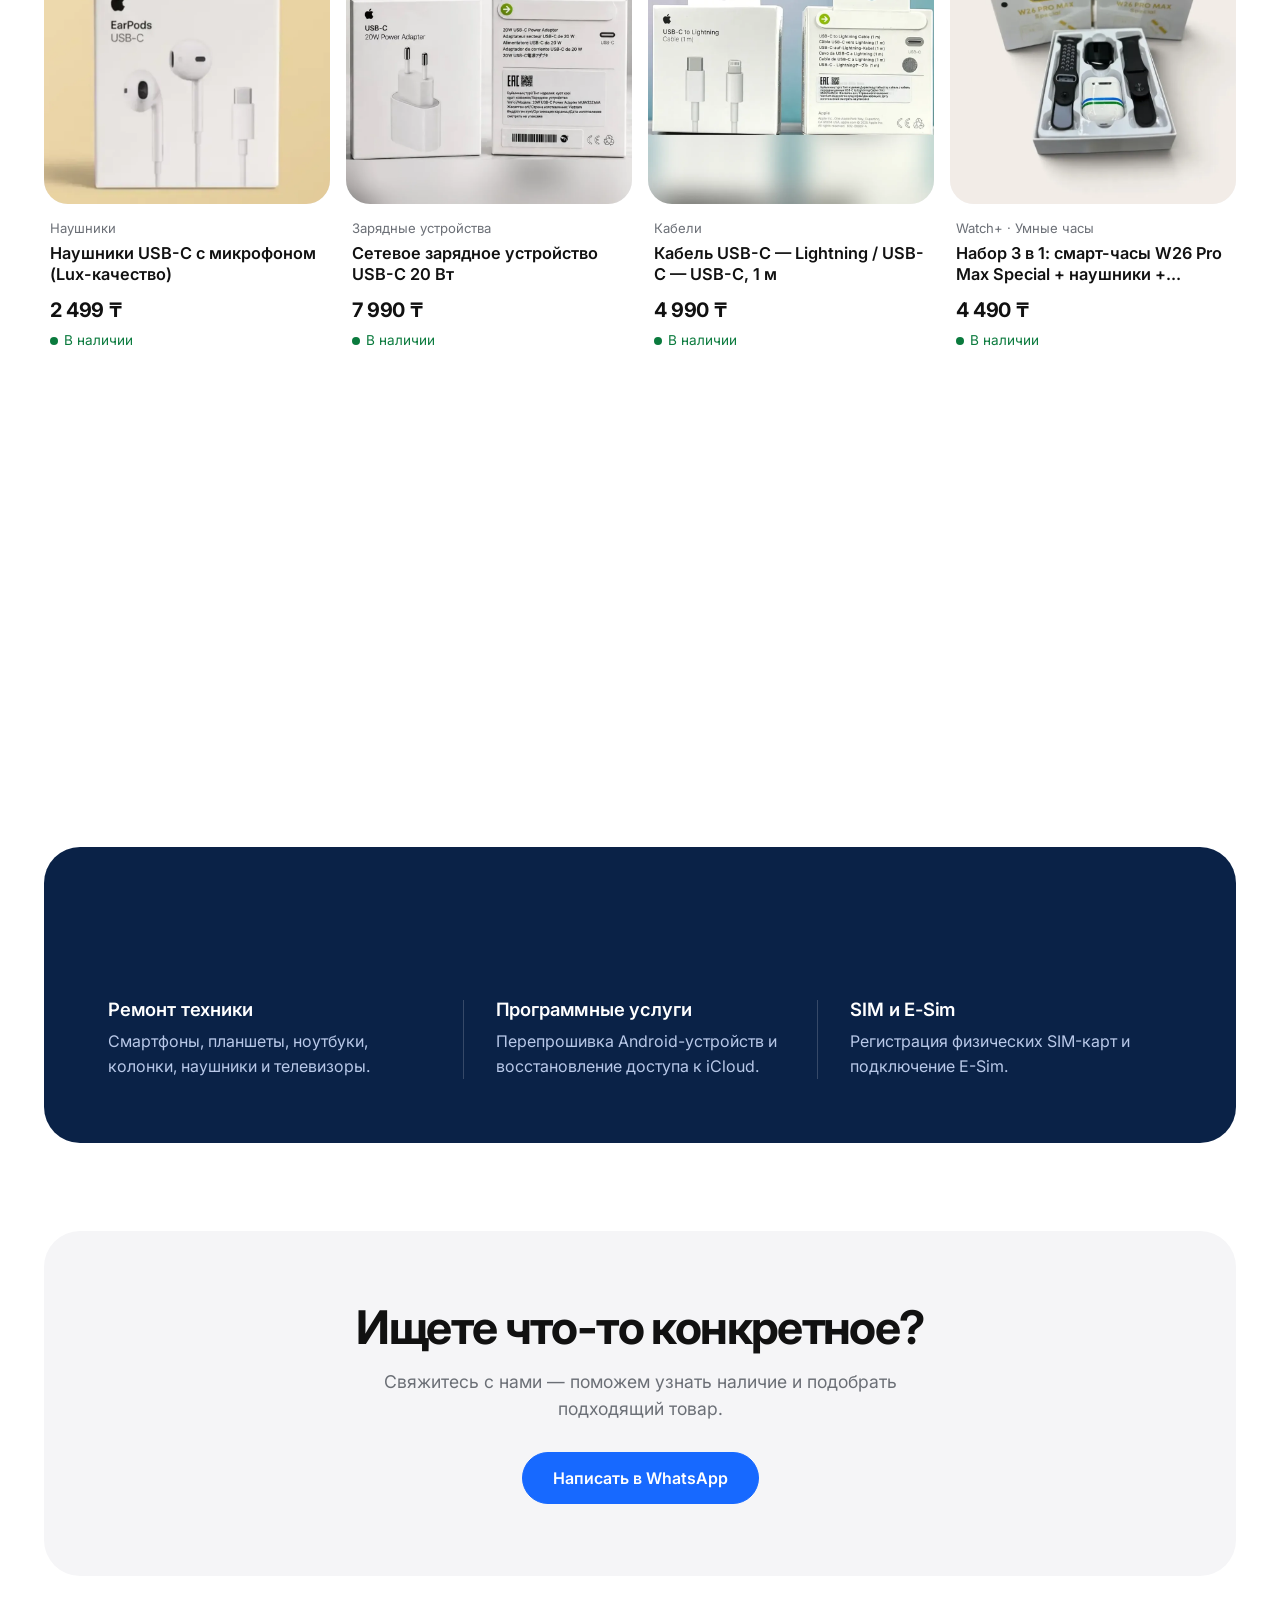
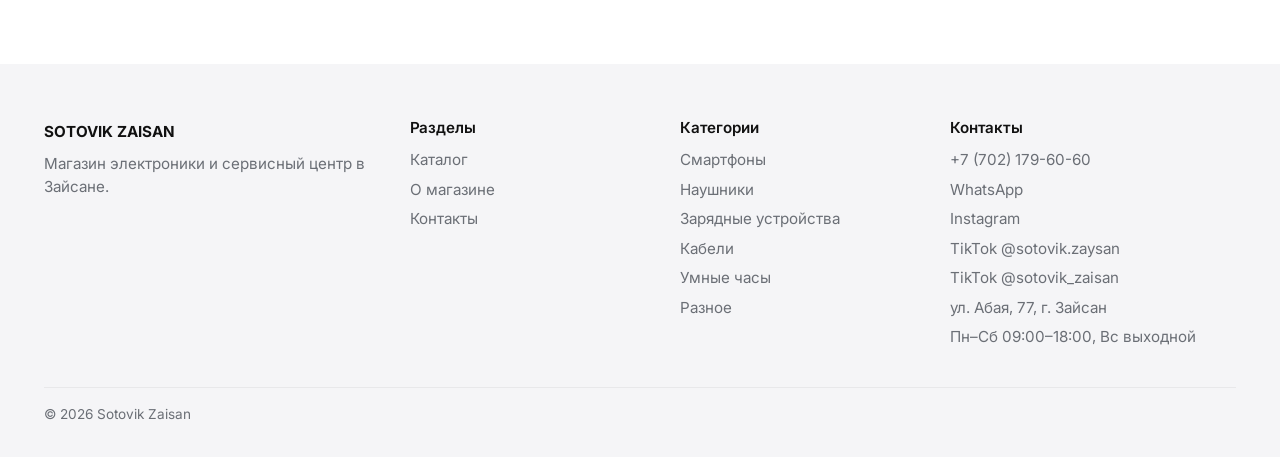
==== commit f5043716: "Add files via upload" ====
--- a/index.html
+++ b/index.html
@@ -33,6 +33,7 @@
 <footer class="ftr"><div class="wrap" id="footer"></div></footer>
 <script src="js/config.js"></script>
 <script src="js/products.js"></script>
-<script src="js/app.js"></script>
+<script src="js/supabase-config.js"></script>
+<script src="js/catalog-loader.js"></script>
 </body>
 </html>
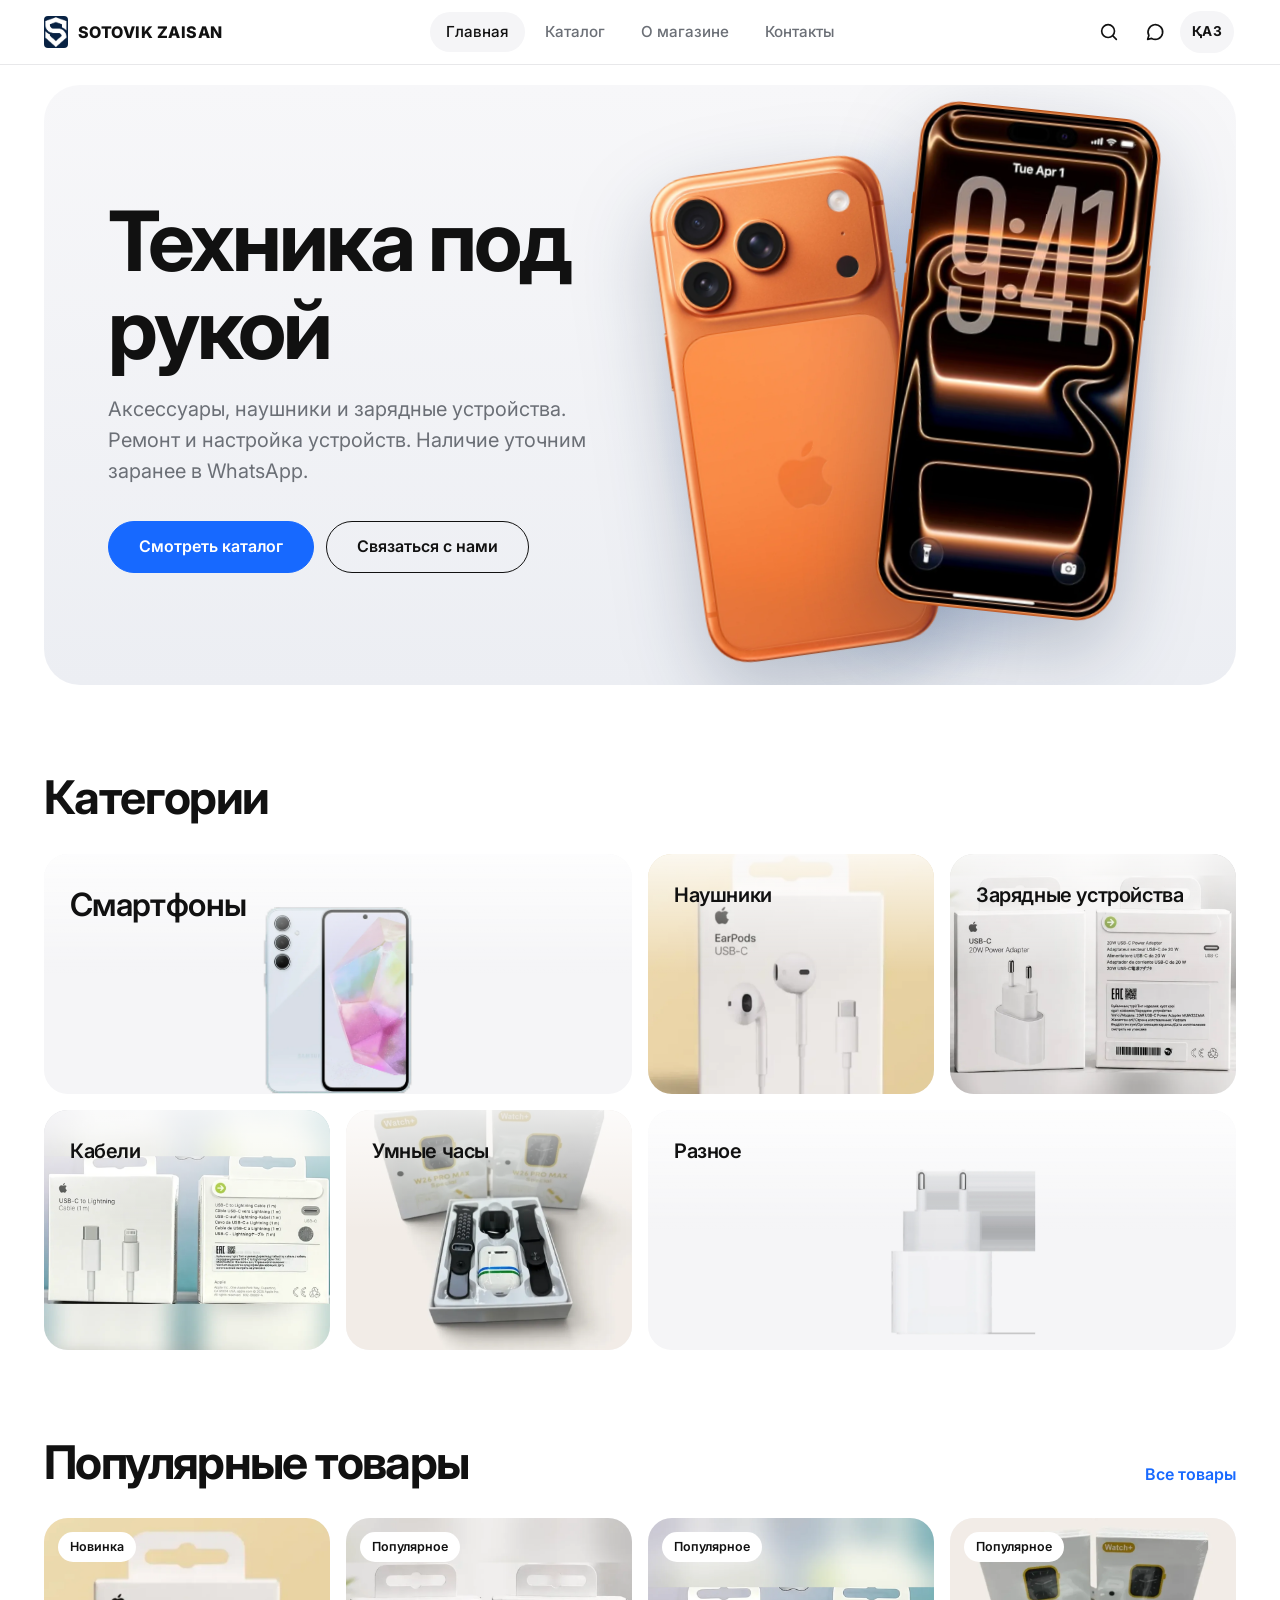
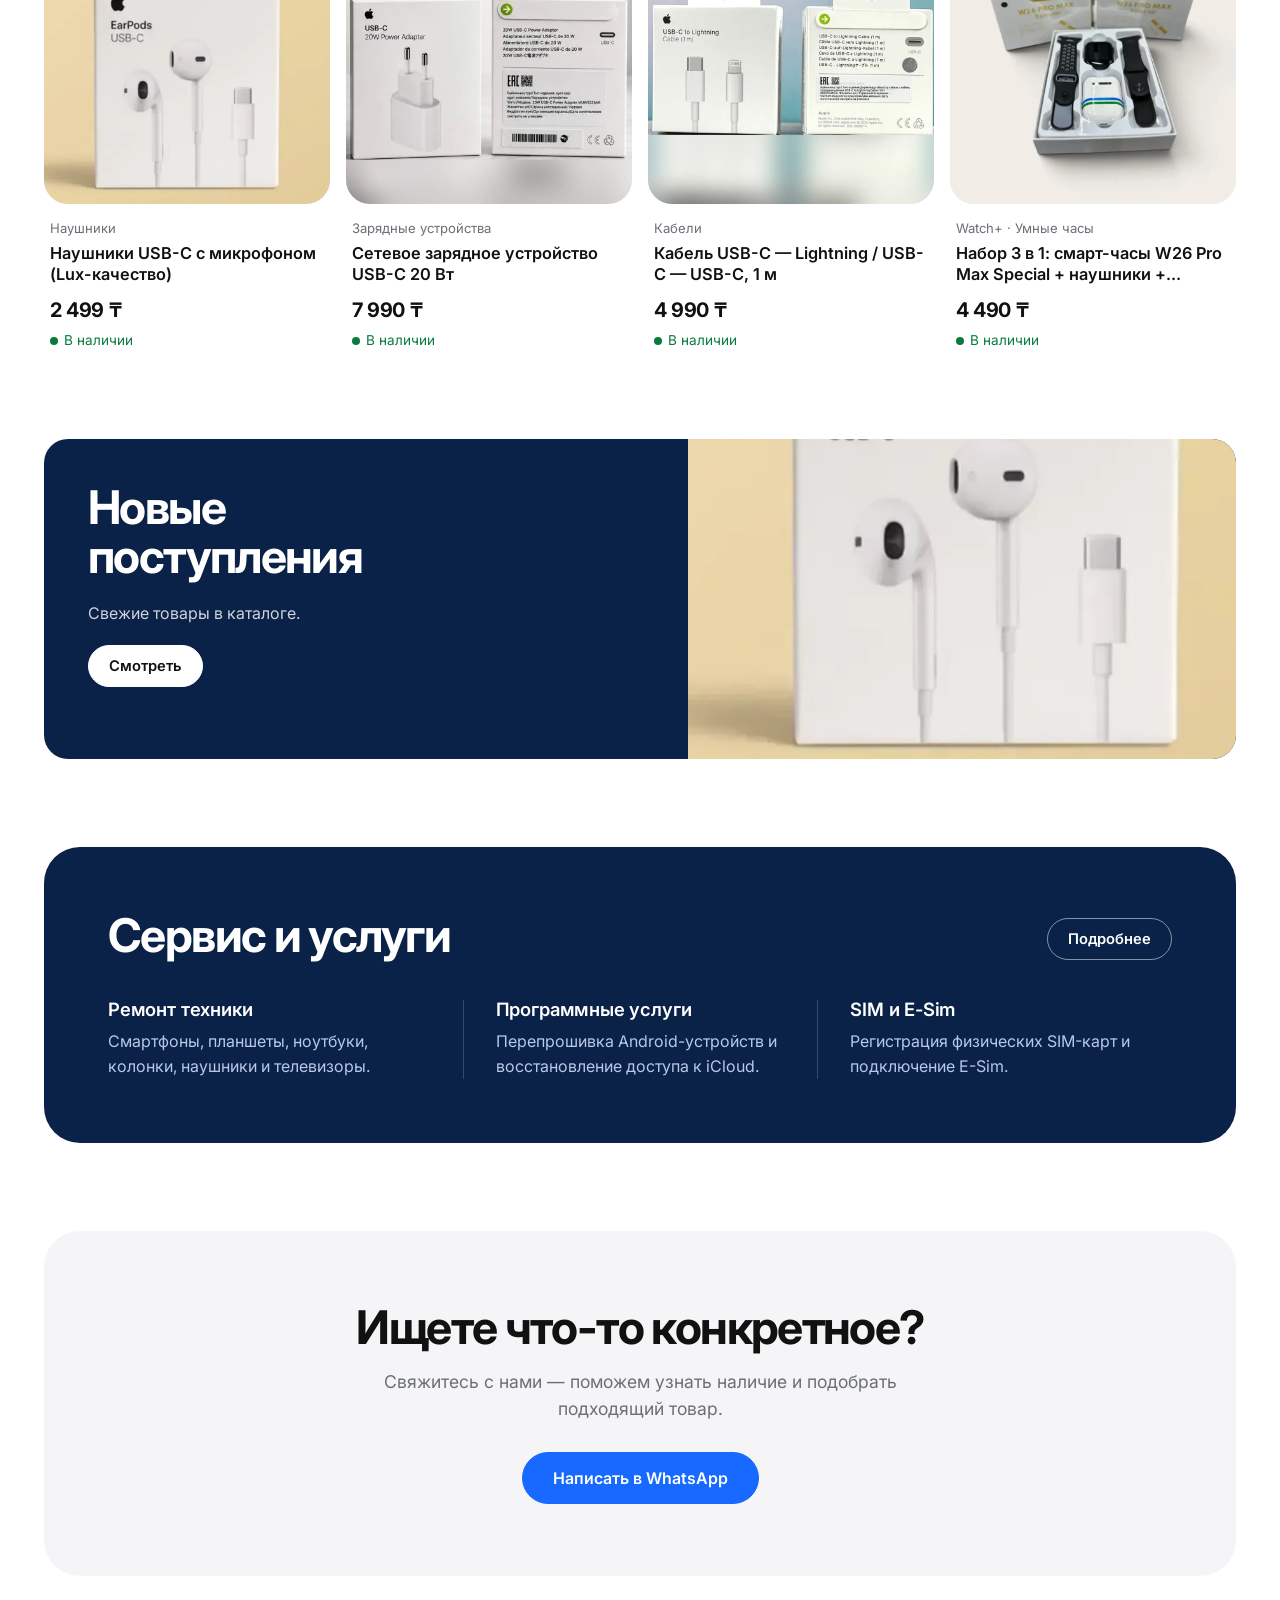
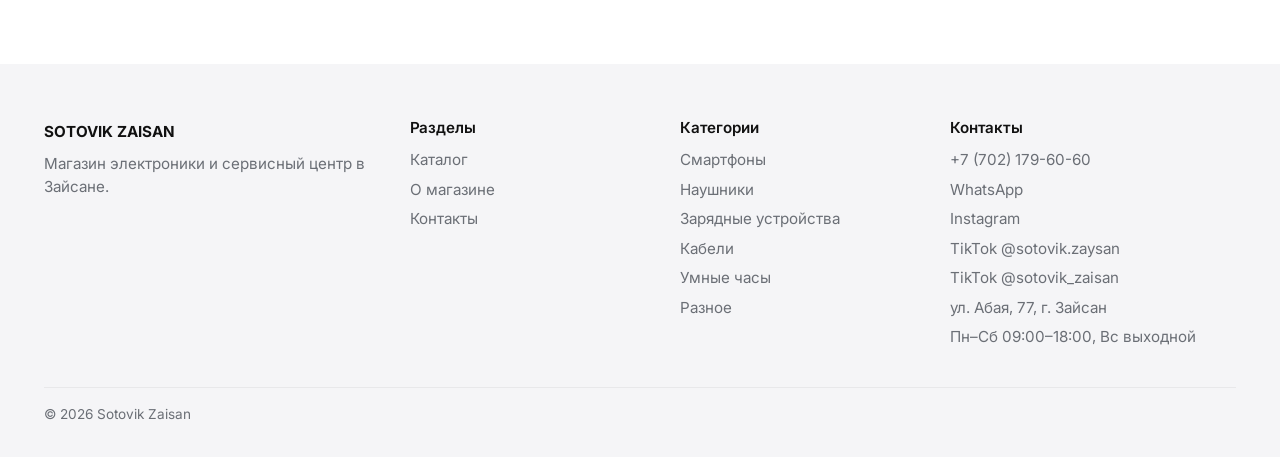
==== commit 04948908: "Add files via upload" ====
--- a/index.html
+++ b/index.html
@@ -12,25 +12,28 @@
 <link rel="preconnect" href="https://fonts.googleapis.com"><link rel="preconnect" href="https://fonts.gstatic.com" crossorigin>
 <link href="https://fonts.googleapis.com/css2?family=Inter:wght@400;500;600;700;800&display=swap" rel="stylesheet">
 <link rel="stylesheet" href="css/style.css">
+<style>.lang{height:42px;min-width:52px;padding:0 12px;border-radius:99px;border:0;background:var(--soft,#f1f2f5);color:inherit;font:inherit;font-weight:700;font-size:.85rem;letter-spacing:.02em;cursor:pointer;align-self:center;margin-right:2px;transition:.2s}.lang:hover{background:#e3e6ec}.fg a.fl{display:flex;align-items:center;gap:12px;padding:9px 12px;margin:0 0 8px;background:#fff;border:1px solid var(--ln);border-radius:14px;color:var(--tx);font-weight:500;transition:.2s}.fg a.fl:hover{border-color:var(--ac);transform:translateY(-1px)}.fg a.fl:active{transform:none;background:#f0f5ff}.fl i,.fl-info i{width:34px;height:34px;border-radius:50%;background:#eaf1ff;display:grid;place-items:center;flex:none}.fl i svg,.fl-info i svg{width:18px;height:18px;fill:none;stroke:var(--ac);stroke-width:1.8;stroke-linecap:round;stroke-linejoin:round}.fg a.fl.wa i{background:#e5f7ec}.fl.wa i svg{stroke:#1a9d56}.fl span{flex:1;min-width:0;overflow-wrap:anywhere}.fl b{color:var(--ac);font-size:1.4rem;line-height:1;font-weight:500}.fl-info{display:flex;align-items:center;gap:12px;padding:4px 12px;color:var(--mu)}.fl-info i{background:transparent;border:1px solid var(--ln)}.fl-info i svg{stroke:var(--mu)}</style>
 </head>
 <body>
-<a class="skip" href="#app">К содержимому</a>
+<a class="skip" href="#app" data-t="К содержимому">К содержимому</a>
 <header class="hdr" id="hdr">
   <div class="wrap hdr-in">
-    <a class="logo" href="#/" aria-label="Sotovik Zaisan — главная"><span class="mark" aria-hidden="true"></span><span>SOTOVIK ZAISAN</span></a>
-    <nav id="nav" aria-label="Основная навигация">
-      <a href="#/" data-r="home">Главная</a><a href="#/catalog" data-r="catalog">Каталог</a>
-      <a href="#/services" data-r="services">О магазине</a><a href="#/contacts" data-r="contacts">Контакты</a>
+    <a class="logo" href="#/" aria-label="Sotovik Zaisan — главная" data-ta="Sotovik Zaisan — главная"><span class="mark" aria-hidden="true"></span><span>SOTOVIK ZAISAN</span></a>
+    <nav id="nav" aria-label="Основная навигация" data-ta="Основная навигация">
+      <a href="#/" data-r="home" data-t="Главная">Главная</a><a href="#/catalog" data-r="catalog" data-t="Каталог">Каталог</a>
+      <a href="#/services" data-r="services" data-t="О магазине">О магазине</a><a href="#/contacts" data-r="contacts" data-t="Контакты">Контакты</a>
     </nav>
     <div class="hdr-act">
-      <a class="ib" href="#/catalog?focus=1" aria-label="Поиск по каталогу"><svg viewBox="0 0 24 24"><circle cx="11" cy="11" r="7"/><path d="m20 20-3.5-3.5"/></svg></a>
-      <a class="ib wa" data-wa target="_blank" rel="noopener" aria-label="Написать в WhatsApp"><svg viewBox="0 0 24 24"><path d="M4 20l1.3-4.2A8 8 0 1 1 8.4 19z"/></svg></a>
-      <button class="ib burger" id="burger" aria-label="Открыть меню" aria-expanded="false"><svg viewBox="0 0 24 24"><path d="M4 7h16M4 12h16M4 17h16"/></svg></button>
+      <a class="ib" href="#/catalog?focus=1" aria-label="Поиск по каталогу" data-ta="Поиск по каталогу"><svg viewBox="0 0 24 24"><circle cx="11" cy="11" r="7"/><path d="m20 20-3.5-3.5"/></svg></a>
+      <a class="ib wa" data-wa target="_blank" rel="noopener" aria-label="Написать в WhatsApp" data-ta="Написать в WhatsApp"><svg viewBox="0 0 24 24"><path d="M4 20l1.3-4.2A8 8 0 1 1 8.4 19z"/></svg></a>
+      <button class="lang" id="lang" type="button" aria-label="Қазақ тілі">ҚАЗ</button>
+      <button class="ib burger" id="burger" aria-label="Открыть меню" data-ta="Открыть меню" aria-expanded="false"><svg viewBox="0 0 24 24"><path d="M4 7h16M4 12h16M4 17h16"/></svg></button>
     </div>
   </div>
 </header>
 <main id="app" tabindex="-1"></main>
 <footer class="ftr"><div class="wrap" id="footer"></div></footer>
+<script src="js/i18n.js"></script>
 <script src="js/config.js"></script>
 <script src="js/products.js"></script>
 <script src="js/supabase-config.js"></script>
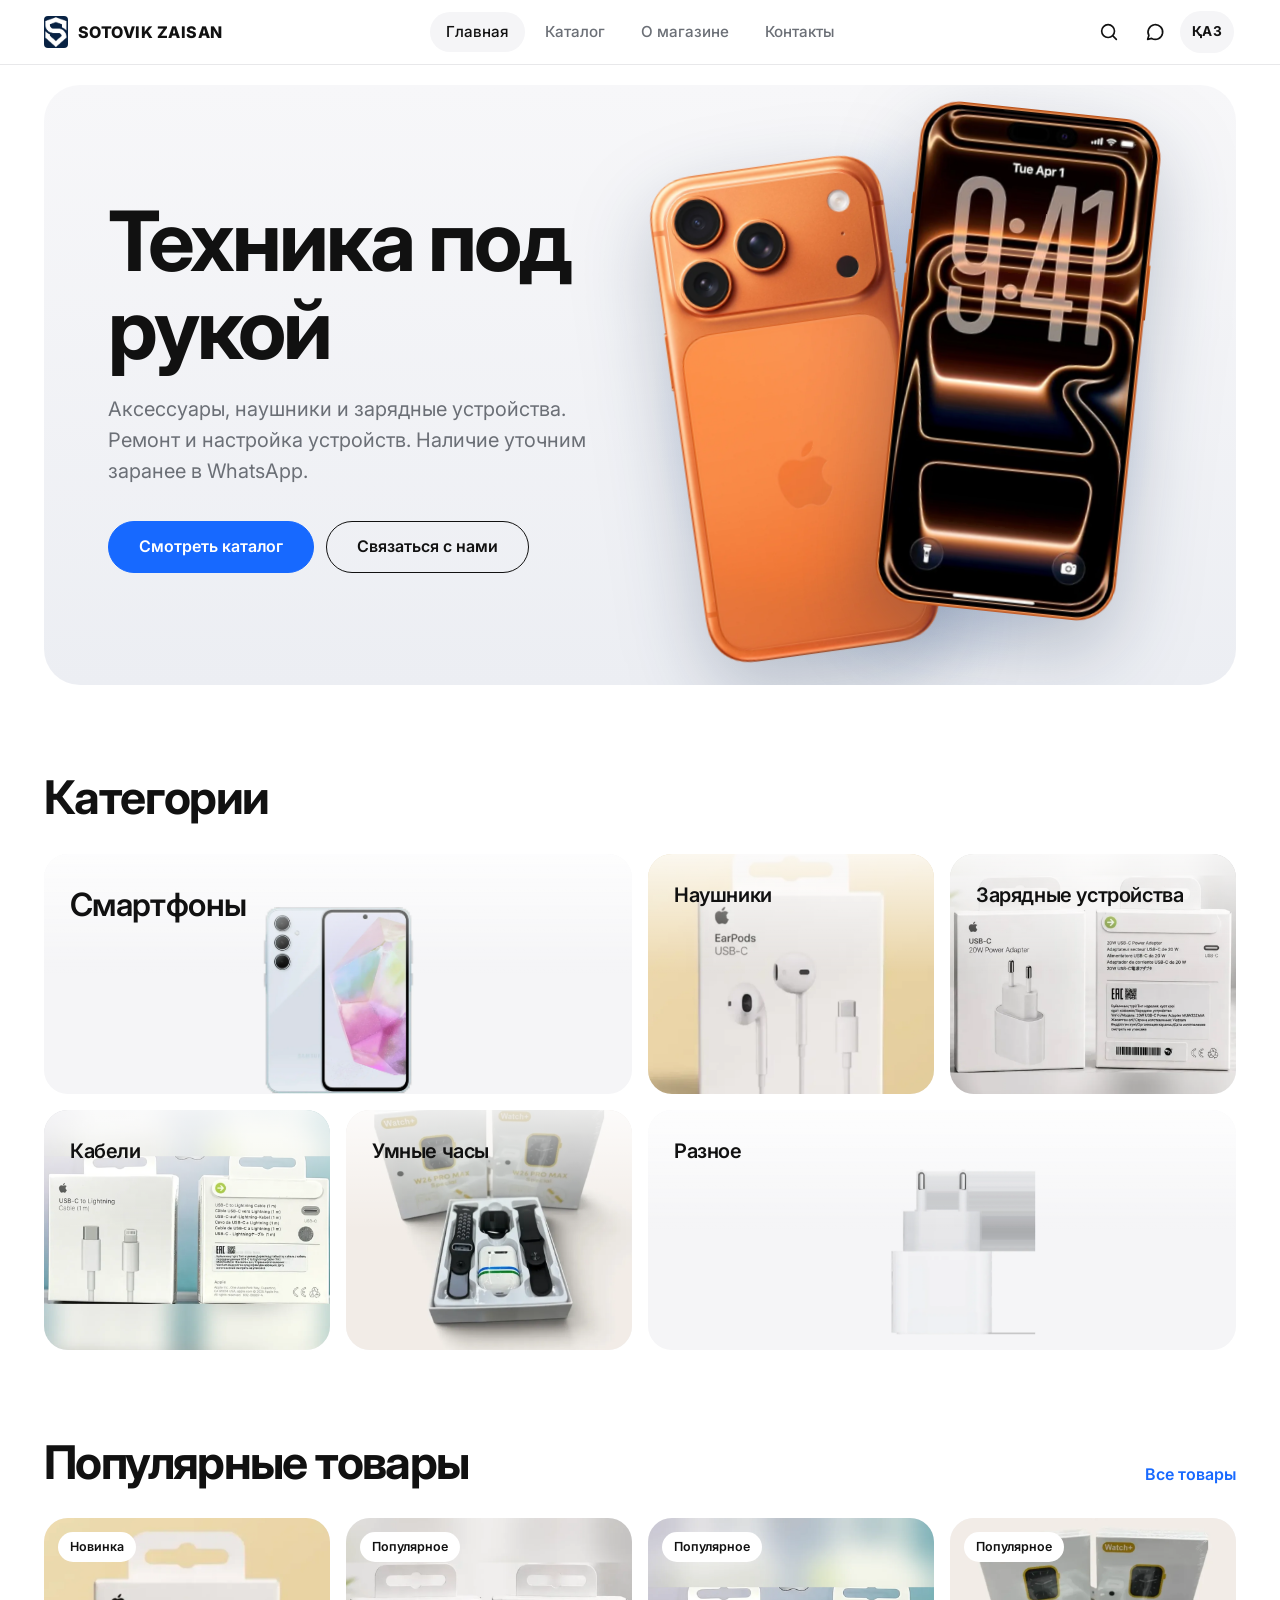
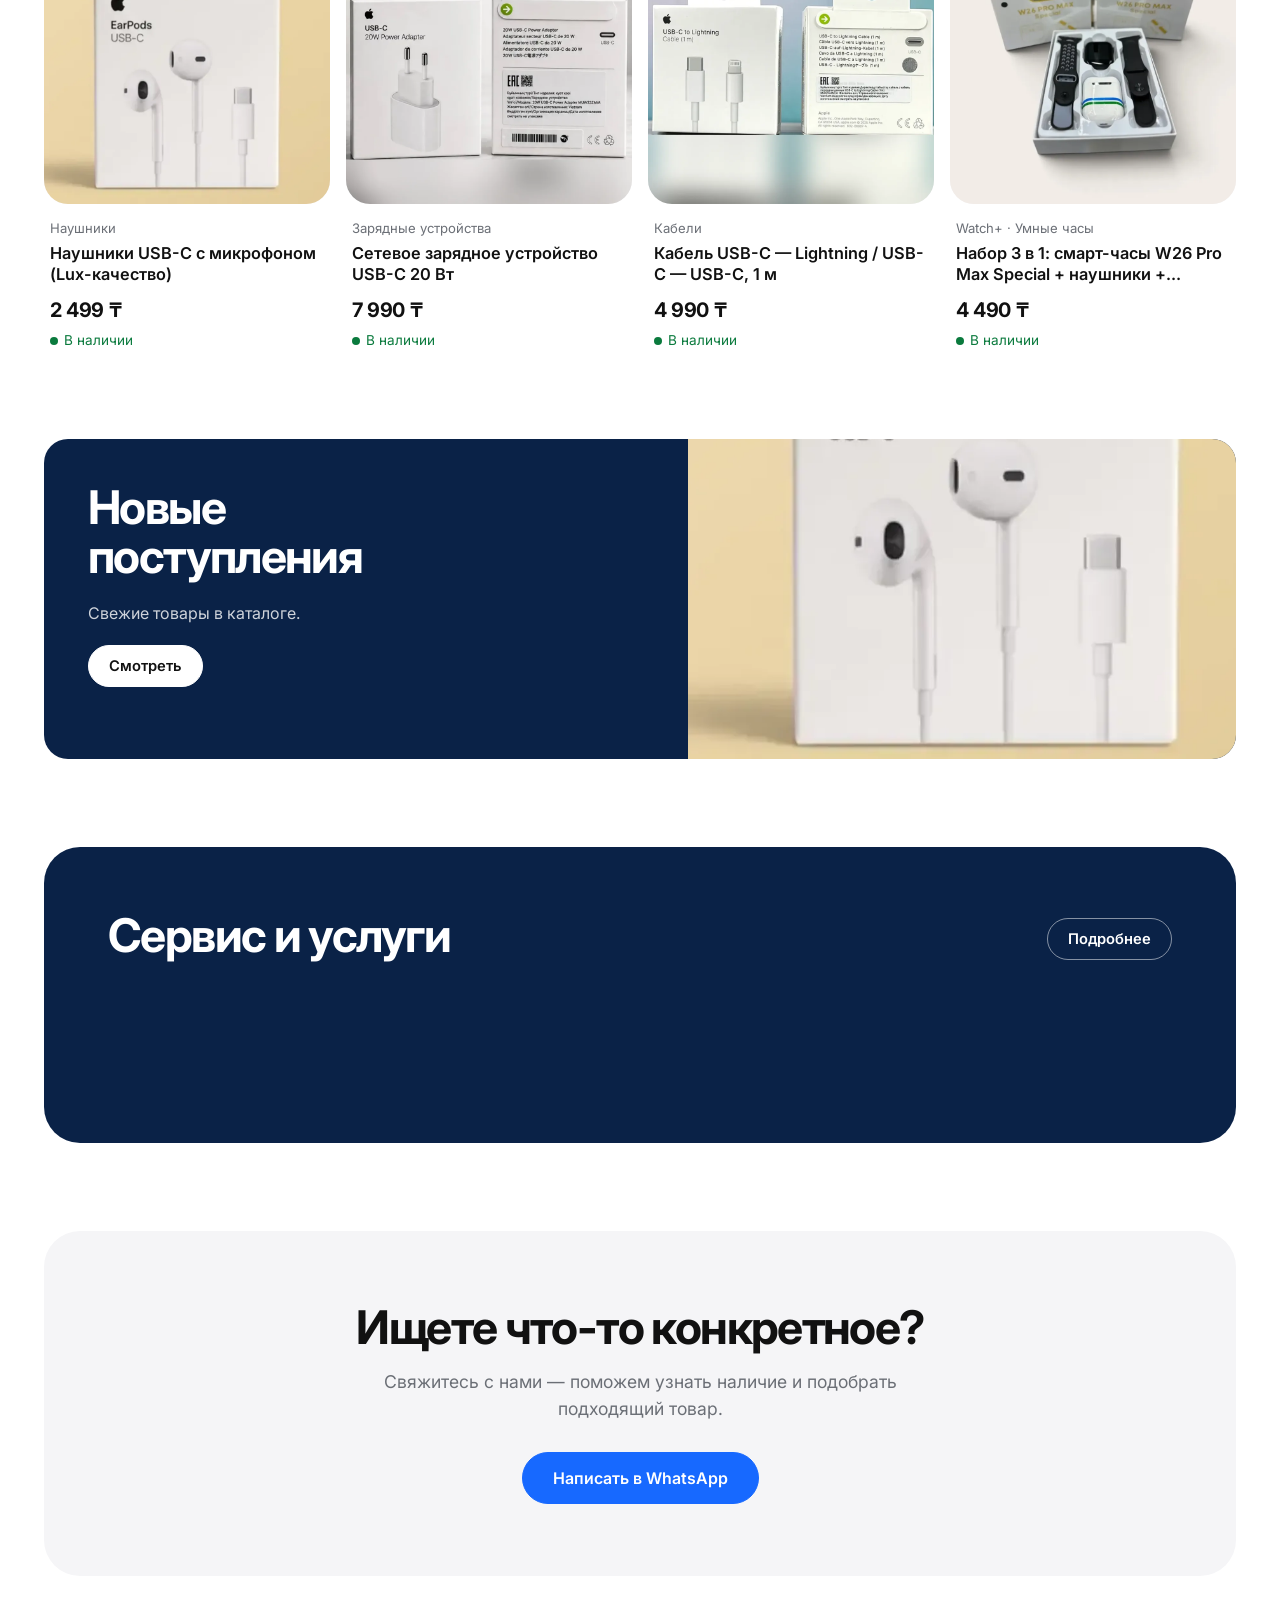
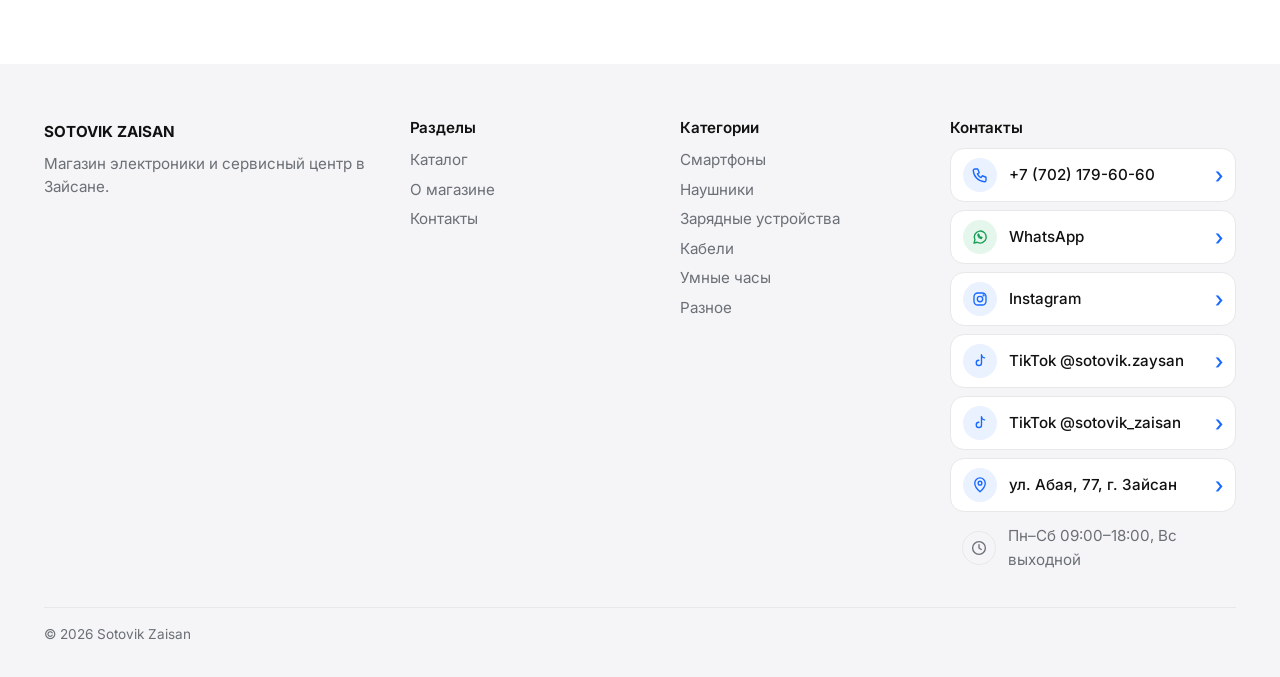
==== commit 584bb52c: "Add files via upload" ====
--- a/index.html
+++ b/index.html
@@ -12,7 +12,7 @@
 <link rel="preconnect" href="https://fonts.googleapis.com"><link rel="preconnect" href="https://fonts.gstatic.com" crossorigin>
 <link href="https://fonts.googleapis.com/css2?family=Inter:wght@400;500;600;700;800&display=swap" rel="stylesheet">
 <link rel="stylesheet" href="css/style.css">
-<style>.lang{height:42px;min-width:52px;padding:0 12px;border-radius:99px;border:0;background:var(--soft,#f1f2f5);color:inherit;font:inherit;font-weight:700;font-size:.85rem;letter-spacing:.02em;cursor:pointer;align-self:center;margin-right:2px;transition:.2s}.lang:hover{background:#e3e6ec}.fg a.fl{display:flex;align-items:center;gap:12px;padding:9px 12px;margin:0 0 8px;background:#fff;border:1px solid var(--ln);border-radius:14px;color:var(--tx);font-weight:500;transition:.2s}.fg a.fl:hover{border-color:var(--ac);transform:translateY(-1px)}.fg a.fl:active{transform:none;background:#f0f5ff}.fl i,.fl-info i{width:34px;height:34px;border-radius:50%;background:#eaf1ff;display:grid;place-items:center;flex:none}.fl i svg,.fl-info i svg{width:18px;height:18px;fill:none;stroke:var(--ac);stroke-width:1.8;stroke-linecap:round;stroke-linejoin:round}.fg a.fl.wa i{background:#e5f7ec}.fl.wa i svg{stroke:#1a9d56}.fl span{flex:1;min-width:0;overflow-wrap:anywhere}.fl b{color:var(--ac);font-size:1.4rem;line-height:1;font-weight:500}.fl-info{display:flex;align-items:center;gap:12px;padding:4px 12px;color:var(--mu)}.fl-info i{background:transparent;border:1px solid var(--ln)}.fl-info i svg{stroke:var(--mu)}</style>
+<style>.lang{height:42px;min-width:52px;padding:0 12px;border-radius:99px;border:0;background:var(--soft,#f1f2f5);color:inherit;font:inherit;font-weight:700;font-size:.85rem;letter-spacing:.02em;cursor:pointer;align-self:center;margin-right:2px;transition:.2s}.lang:hover{background:#e3e6ec}.fg a.fl{display:flex;align-items:center;gap:12px;padding:9px 12px;margin:0 0 8px;background:#fff;border:1px solid var(--ln);border-radius:14px;color:var(--tx);font-weight:500;transition:.2s}.fg a.fl:hover{border-color:var(--ac);transform:translateY(-1px)}.fg a.fl:active{transform:none;background:#f0f5ff}.fl i,.fl-info i{width:34px;height:34px;border-radius:50%;background:#eaf1ff;display:grid;place-items:center;flex:none}.fl i svg,.fl-info i svg{width:18px;height:18px;fill:none;stroke:var(--ac);stroke-width:1.8;stroke-linecap:round;stroke-linejoin:round}.fg a.fl.wa i{background:#e5f7ec}.fl.wa i svg{stroke:#1a9d56}.fl span{flex:1;min-width:0;overflow-wrap:anywhere}.fl b{color:var(--ac);font-size:1.4rem;line-height:1;font-weight:500}.fl-info{display:flex;align-items:center;gap:12px;padding:4px 12px;color:var(--mu)}.fl-info i{background:transparent;border:1px solid var(--ln)}.fl-info i svg{stroke:var(--mu)}.mark{flex:none}.logo{min-width:0}@media(max-width:480px){.hdr-in{gap:8px}.hdr-act{gap:0}.hdr-act .ib{width:38px}.lang{min-width:46px;padding:0 10px;margin-right:0}}</style>
 </head>
 <body>
 <a class="skip" href="#app" data-t="К содержимому">К содержимому</a>
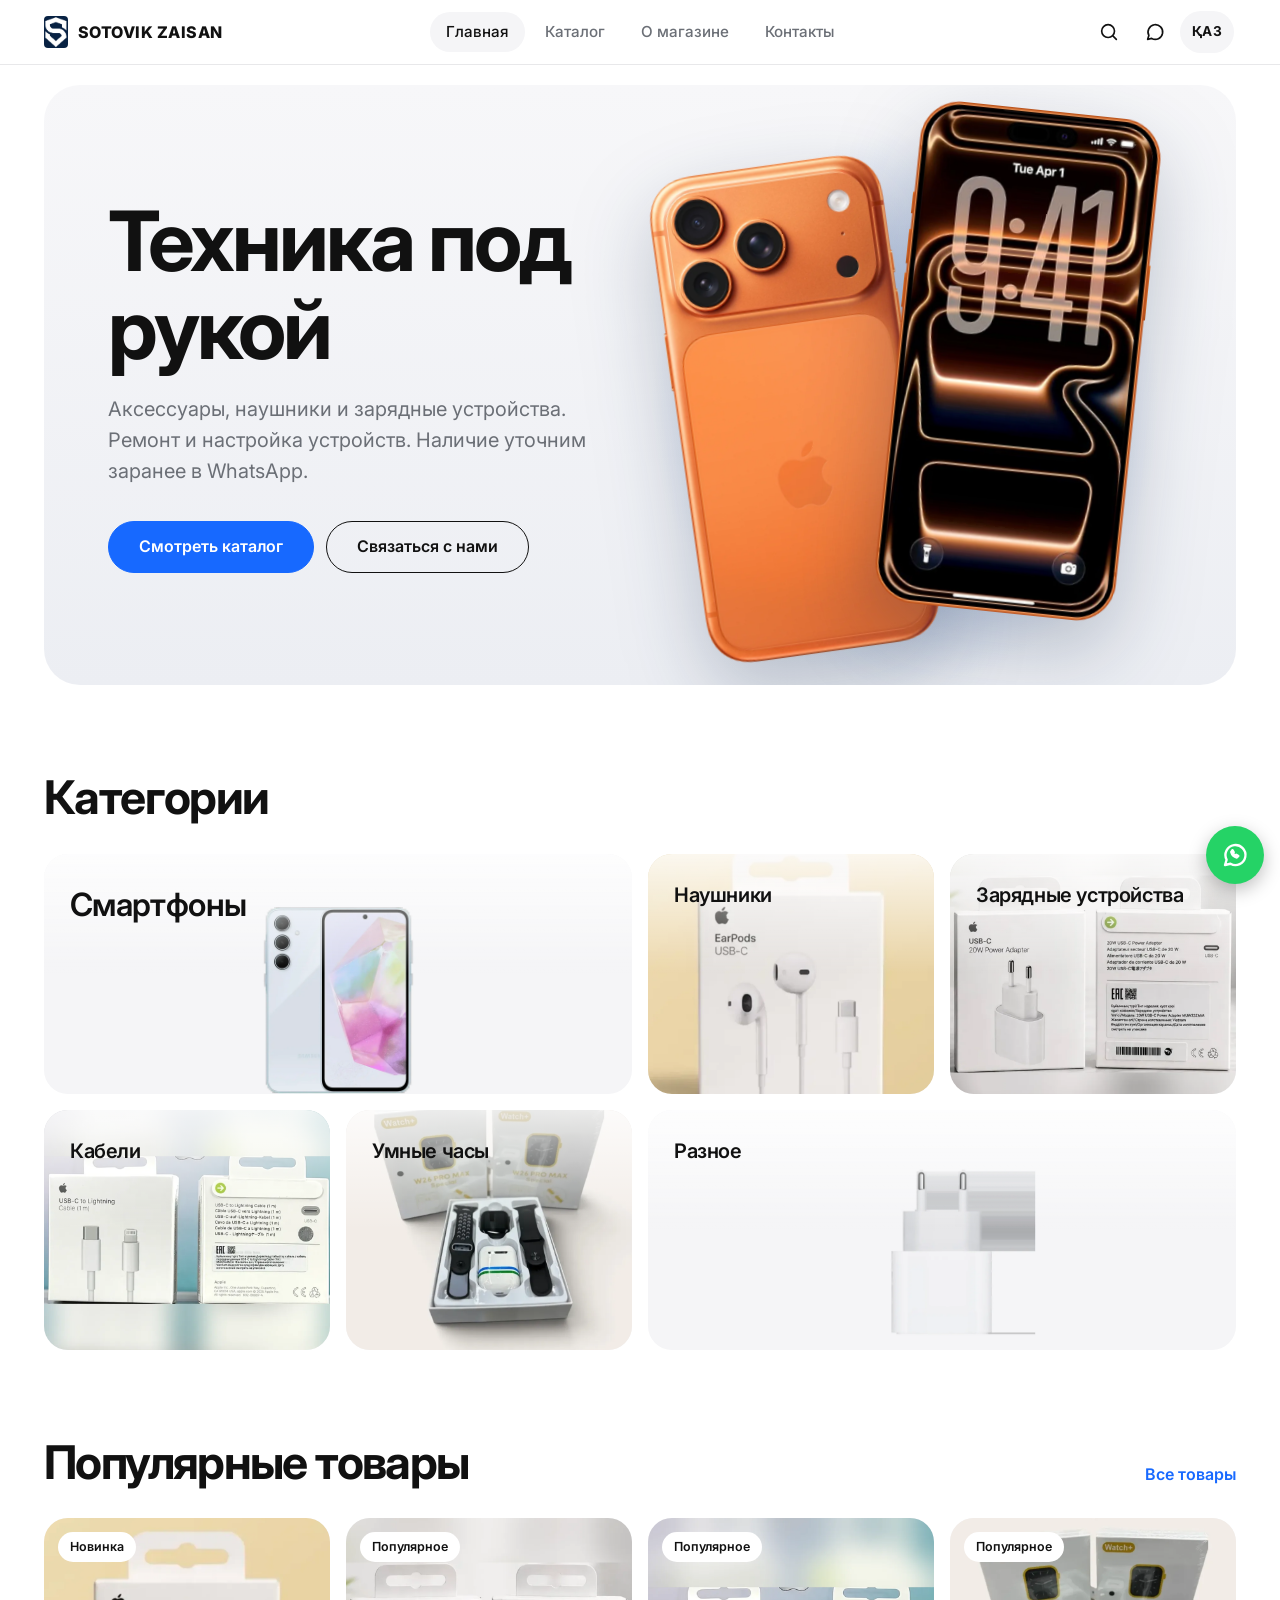
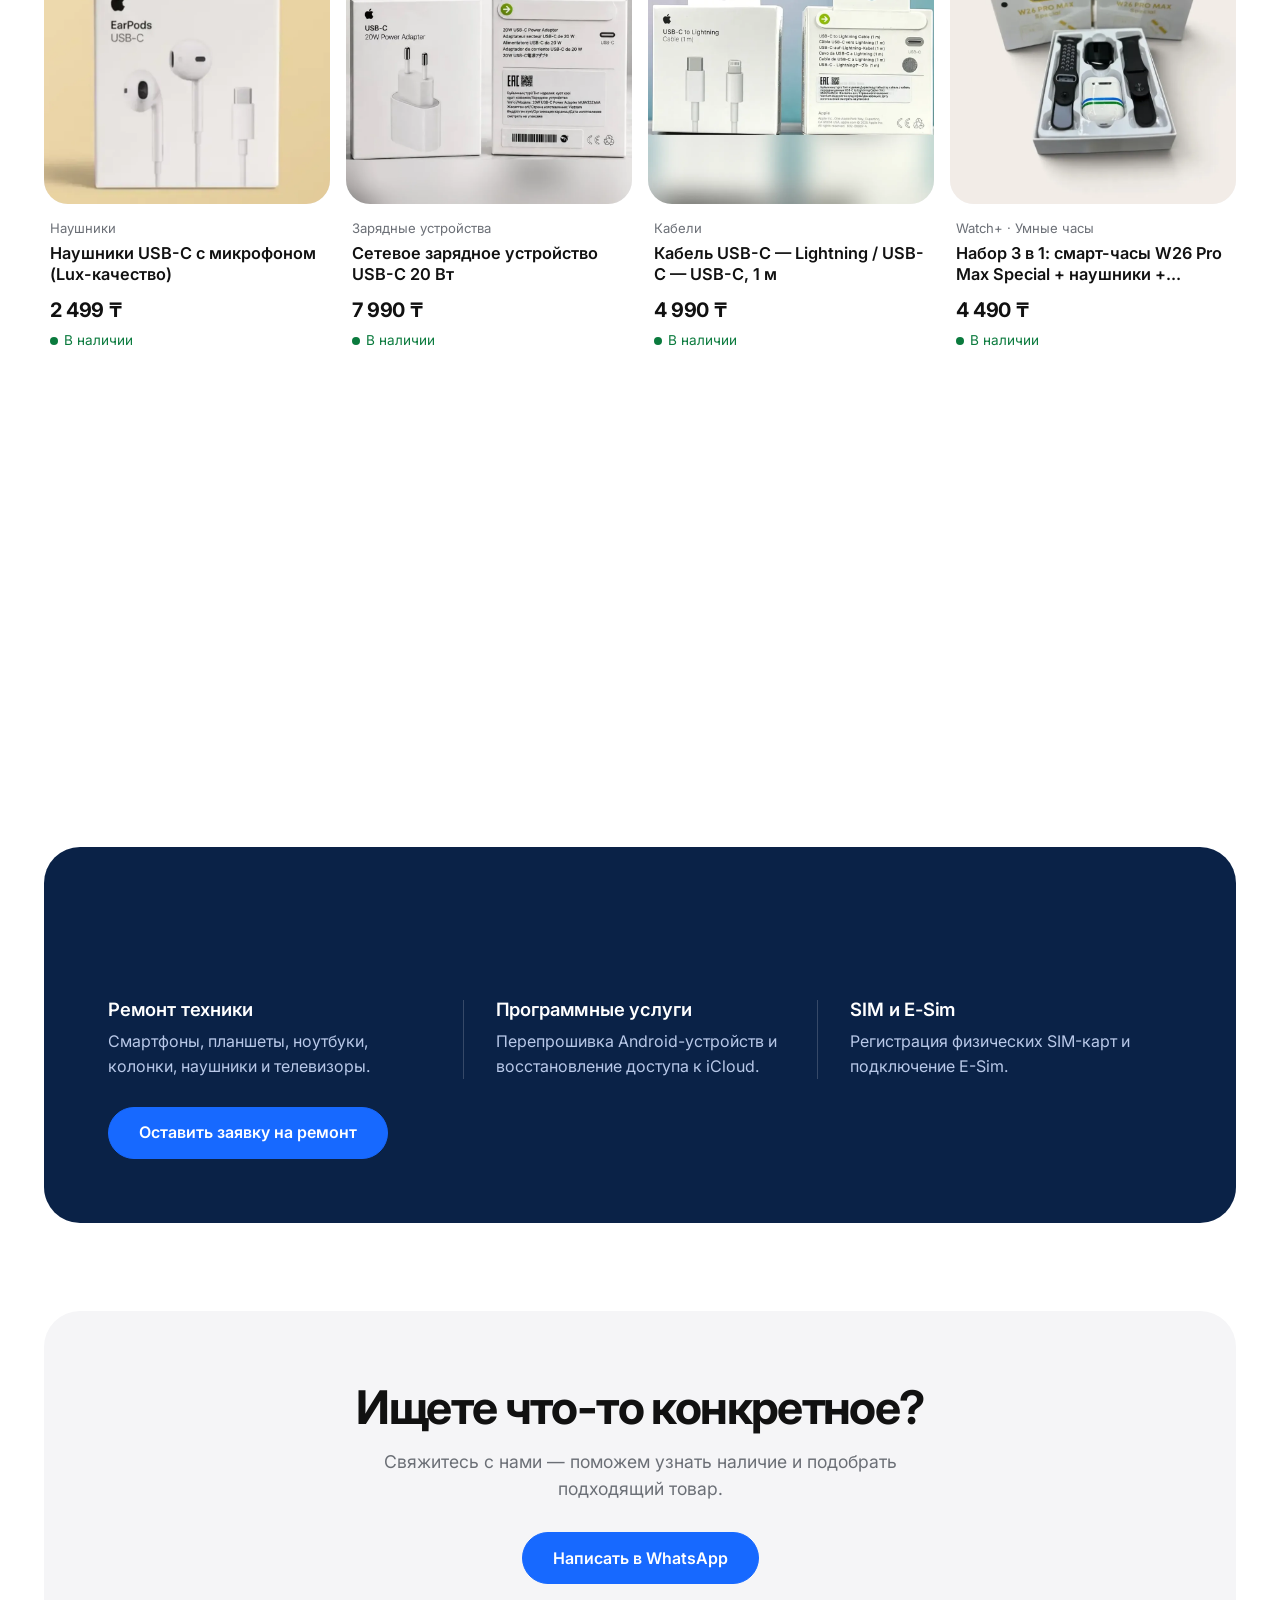
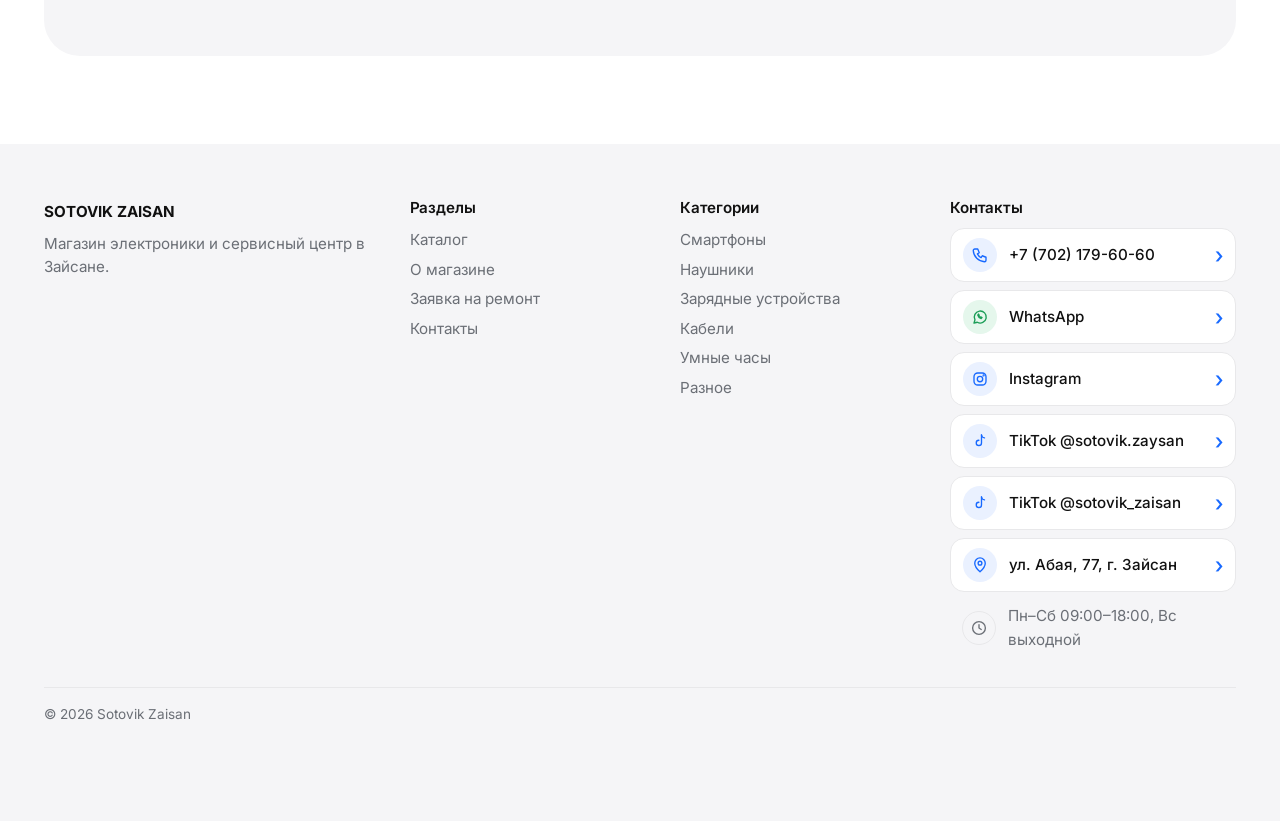
==== commit be6d732f: "Add files via upload" ====
--- a/index.html
+++ b/index.html
@@ -12,7 +12,7 @@
 <link rel="preconnect" href="https://fonts.googleapis.com"><link rel="preconnect" href="https://fonts.gstatic.com" crossorigin>
 <link href="https://fonts.googleapis.com/css2?family=Inter:wght@400;500;600;700;800&display=swap" rel="stylesheet">
 <link rel="stylesheet" href="css/style.css">
-<style>.lang{height:42px;min-width:52px;padding:0 12px;border-radius:99px;border:0;background:var(--soft,#f1f2f5);color:inherit;font:inherit;font-weight:700;font-size:.85rem;letter-spacing:.02em;cursor:pointer;align-self:center;margin-right:2px;transition:.2s}.lang:hover{background:#e3e6ec}.fg a.fl{display:flex;align-items:center;gap:12px;padding:9px 12px;margin:0 0 8px;background:#fff;border:1px solid var(--ln);border-radius:14px;color:var(--tx);font-weight:500;transition:.2s}.fg a.fl:hover{border-color:var(--ac);transform:translateY(-1px)}.fg a.fl:active{transform:none;background:#f0f5ff}.fl i,.fl-info i{width:34px;height:34px;border-radius:50%;background:#eaf1ff;display:grid;place-items:center;flex:none}.fl i svg,.fl-info i svg{width:18px;height:18px;fill:none;stroke:var(--ac);stroke-width:1.8;stroke-linecap:round;stroke-linejoin:round}.fg a.fl.wa i{background:#e5f7ec}.fl.wa i svg{stroke:#1a9d56}.fl span{flex:1;min-width:0;overflow-wrap:anywhere}.fl b{color:var(--ac);font-size:1.4rem;line-height:1;font-weight:500}.fl-info{display:flex;align-items:center;gap:12px;padding:4px 12px;color:var(--mu)}.fl-info i{background:transparent;border:1px solid var(--ln)}.fl-info i svg{stroke:var(--mu)}.mark{flex:none}.logo{min-width:0}@media(max-width:480px){.hdr-in{gap:8px}.hdr-act{gap:0}.hdr-act .ib{width:38px}.lang{min-width:46px;padding:0 10px;margin-right:0}}</style>
+<style>.lang{height:42px;min-width:52px;padding:0 12px;border-radius:99px;border:0;background:var(--soft,#f1f2f5);color:inherit;font:inherit;font-weight:700;font-size:.85rem;letter-spacing:.02em;cursor:pointer;align-self:center;margin-right:2px;transition:.2s}.lang:hover{background:#e3e6ec}.fg a.fl{display:flex;align-items:center;gap:12px;padding:9px 12px;margin:0 0 8px;background:#fff;border:1px solid var(--ln);border-radius:14px;color:var(--tx);font-weight:500;transition:.2s}.fg a.fl:hover{border-color:var(--ac);transform:translateY(-1px)}.fg a.fl:active{transform:none;background:#f0f5ff}.fl i,.fl-info i{width:34px;height:34px;border-radius:50%;background:#eaf1ff;display:grid;place-items:center;flex:none}.fl i svg,.fl-info i svg{width:18px;height:18px;fill:none;stroke:var(--ac);stroke-width:1.8;stroke-linecap:round;stroke-linejoin:round}.fg a.fl.wa i{background:#e5f7ec}.fl.wa i svg{stroke:#1a9d56}.fl span{flex:1;min-width:0;overflow-wrap:anywhere}.fl b{color:var(--ac);font-size:1.4rem;line-height:1;font-weight:500}.fl-info{display:flex;align-items:center;gap:12px;padding:4px 12px;color:var(--mu)}.fl-info i{background:transparent;border:1px solid var(--ln)}.fl-info i svg{stroke:var(--mu)}.mark{flex:none}.logo{min-width:0}@media(max-width:480px){.hdr-in{gap:8px}.hdr-act{gap:0}.hdr-act .ib{width:38px}.lang{min-width:46px;padding:0 10px;margin-right:0}}.rf{display:grid;gap:16px;max-width:560px;margin-top:28px}.rf label{display:flex;flex-direction:column;gap:6px;font-weight:600}.rf .in{width:100%;font-weight:400}.rf .ta{border-radius:20px;padding:14px 20px;min-height:110px;resize:vertical}.rf select.in{appearance:auto}.rf .note{font-size:.9rem;margin:0}.wa-fab{position:fixed;right:16px;bottom:16px;width:58px;height:58px;border-radius:50%;background:#25d366;display:grid;place-items:center;box-shadow:0 6px 18px rgba(0,0,0,.25);z-index:50;transition:transform .2s}.wa-fab:hover{transform:scale(1.06)}.wa-fab svg{width:30px;height:30px;fill:none;stroke:#fff;stroke-width:1.9;stroke-linecap:round;stroke-linejoin:round}.ftr{padding-bottom:96px}</style>
 </head>
 <body>
 <a class="skip" href="#app" data-t="К содержимому">К содержимому</a>
@@ -33,6 +33,7 @@
 </header>
 <main id="app" tabindex="-1"></main>
 <footer class="ftr"><div class="wrap" id="footer"></div></footer>
+<a class="wa-fab" data-wa data-ta="Написать в WhatsApp" aria-label="Написать в WhatsApp" target="_blank" rel="noopener"><svg viewBox="0 0 24 24" aria-hidden="true"><path d="M4 20l1.3-4.2A8 8 0 1 1 8.4 19z"/><path d="M9 9.5c.5 2 2.5 4 4.5 4.5l1.2-1.2-1.7-1-.8.6a4 4 0 0 1-1.8-1.8l.6-.8-1-1.7z"/></svg></a>
 <script src="js/i18n.js"></script>
 <script src="js/config.js"></script>
 <script src="js/products.js"></script>
